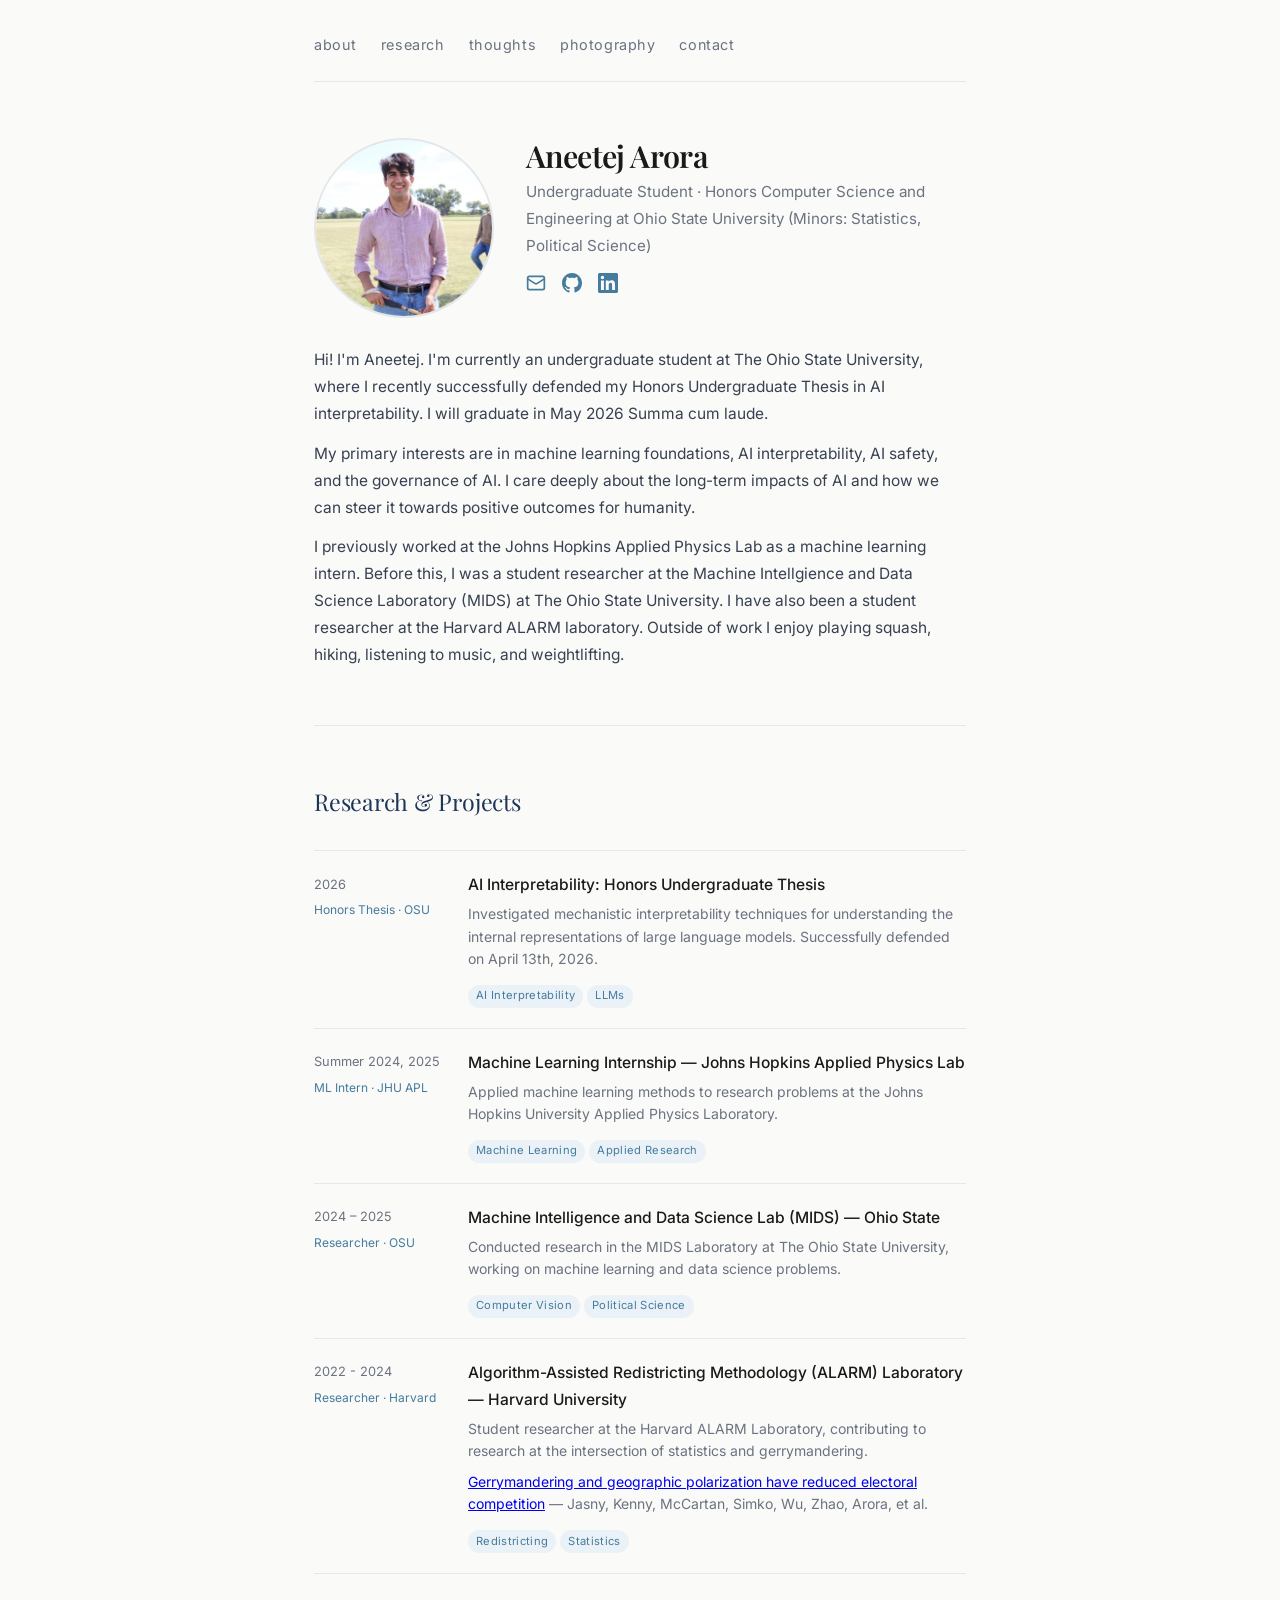
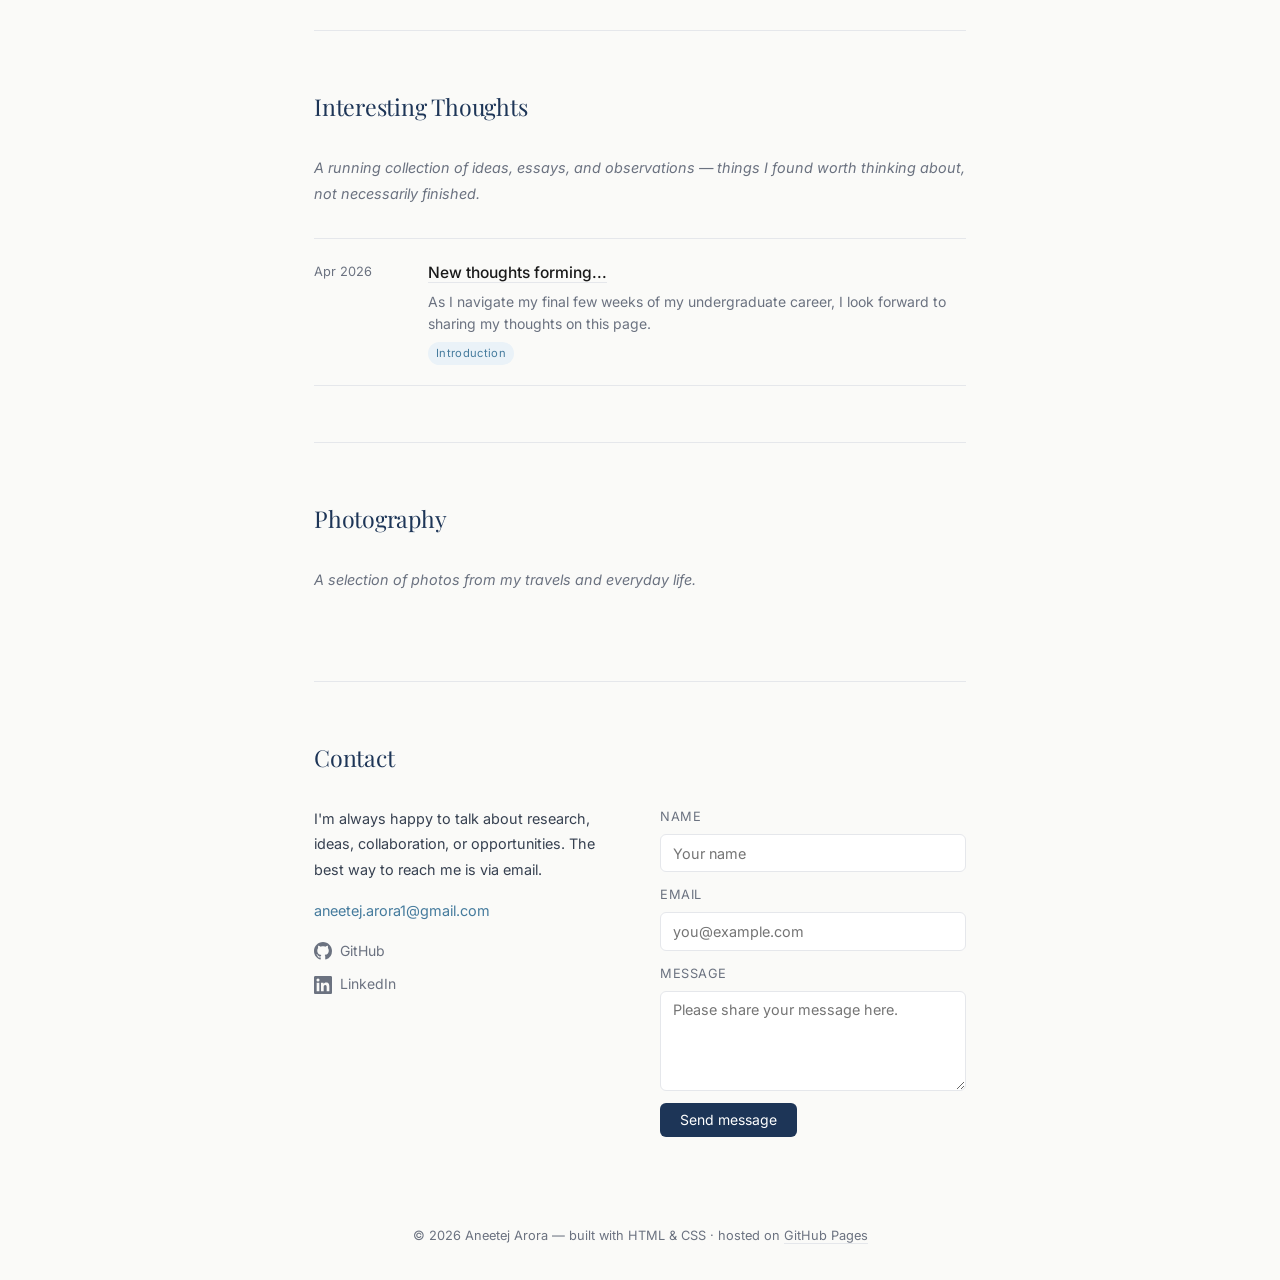
==== index.html @ c2337ec4 "Fixed comments" ====
<!DOCTYPE html>
<html lang="en">
<head>
  <meta charset="UTF-8" />
  <meta name="viewport" content="width=device-width, initial-scale=1.0" />
  <title>Aneetej Arora</title>

  <link rel="preconnect" href="https://fonts.googleapis.com" />
  <link rel="preconnect" href="https://fonts.gstatic.com" crossorigin />
  <link href="https://fonts.googleapis.com/css2?family=Inter:wght@300;400;500;600&family=Playfair+Display:ital,wght@0,400;0,600;1,400&display=swap" rel="stylesheet" />

  <link rel="stylesheet" href="style.css" />


  
  <!-- Add google link soon -->
  <script async src="https://www.googletagmanager.com/gtag/js?id=G-XXXXXXXXXX"></script>
  <script>
    window.dataLayer = window.dataLayer || [];
    function gtag(){dataLayer.push(arguments);}
    gtag('js', new Date());
    gtag('config', 'G-XXXXXXXXXX');
  </script>
</head>

<body>
  <div class="container">

    <!--  Navigation  -->
    <nav>
      <a href="#about">about</a>
      <a href="#research">research</a>
      <a href="#thoughts">thoughts</a>
      <a href="#photography">photography</a>
      <a href="#contact">contact</a>
    </nav>

    <!--  Bio / About  -->
    <section id="about">
      <div class="bio-header">
          <img src="assets/22CD7ACE-79A4-4D32-8E99-700C0C3B634F_1_105_c.jpeg" alt="Aneetej Arora" class="profile-photo" />
         
        <div class="bio-identity">
          <h1>Aneetej Arora</h1>
          <p class="tagline">
            <!-- e.g. "PhD Student · Stanford CS" or "Software Engineer at ____" -->
            Undergraduate Student · Honors Computer Science and Engineering at Ohio State University (Minors: Statistics, Political Science)
          </p>
          <div class="quick-links">
            <a href="mailto:aneetej.arora1@gmail.com" aria-label="Email">
              <svg xmlns="http://www.w3.org/2000/svg" viewBox="0 0 24 24" fill="none" stroke="currentColor" stroke-width="2" stroke-linecap="round" stroke-linejoin="round"><rect x="2" y="4" width="20" height="16" rx="2"/><path d="m22 7-8.97 5.7a1.94 1.94 0 0 1-2.06 0L2 7"/></svg>
            </a>
            <a href="https://github.com/aneetej" target="_blank" rel="noopener" aria-label="GitHub">
              <svg xmlns="http://www.w3.org/2000/svg" viewBox="0 0 24 24" fill="currentColor"><path d="M12 0C5.37 0 0 5.37 0 12c0 5.31 3.435 9.795 8.205 11.385.6.105.825-.255.825-.57 0-.285-.015-1.23-.015-2.235-3.015.555-3.795-.735-4.035-1.41-.135-.345-.72-1.41-1.23-1.695-.42-.225-1.02-.78-.015-.795.945-.015 1.62.87 1.845 1.23 1.08 1.815 2.805 1.305 3.495.99.105-.78.42-1.305.765-1.605-2.67-.3-5.46-1.335-5.46-5.925 0-1.305.465-2.385 1.23-3.225-.12-.3-.54-1.53.12-3.18 0 0 1.005-.315 3.3 1.23.96-.27 1.98-.405 3-.405s2.04.135 3 .405c2.295-1.56 3.3-1.23 3.3-1.23.66 1.65.24 2.88.12 3.18.765.84 1.23 1.905 1.23 3.225 0 4.605-2.805 5.625-5.475 5.925.435.375.81 1.095.81 2.22 0 1.605-.015 2.895-.015 3.3 0 .315.225.69.825.57A12.02 12.02 0 0 0 24 12c0-6.63-5.37-12-12-12z"/></svg>
            </a>
            <a href="https://www.linkedin.com/in/aneetej-arora-b1159b221/" target="_blank" rel="noopener" aria-label="LinkedIn">
              <svg xmlns="http://www.w3.org/2000/svg" viewBox="0 0 24 24" fill="currentColor"><path d="M20.447 20.452h-3.554v-5.569c0-1.328-.027-3.037-1.852-3.037-1.853 0-2.136 1.445-2.136 2.939v5.667H9.351V9h3.414v1.561h.046c.477-.9 1.637-1.85 3.37-1.85 3.601 0 4.267 2.37 4.267 5.455v6.286zM5.337 7.433a2.062 2.062 0 0 1-2.063-2.065 2.064 2.064 0 1 1 2.063 2.065zm1.782 13.019H3.555V9h3.564v11.452zM22.225 0H1.771C.792 0 0 .774 0 1.729v20.542C0 23.227.792 24 1.771 24h20.451C23.2 24 24 23.227 24 22.271V1.729C24 .774 23.2 0 22.222 0h.003z"/></svg>
            </a>
          </div>
        </div>
      </div>

      <div class="bio-body">
        <p>
          Hi! I'm Aneetej. 
          I'm currently an undergraduate student at The Ohio State University, where I recently successfully defended my Honors Undergraduate Thesis in AI interpretability. I will graduate in May 2026 Summa cum laude.
        </p>
        <p>
          My primary interests are in machine learning foundations, AI interpretability, AI safety, and the governance of AI. I care deeply about the long-term impacts of AI and how we can steer it towards positive outcomes for humanity.
        </p>
        <p>
          I previously worked at the Johns Hopkins Applied Physics Lab as a machine learning intern. Before this, I was a student researcher at the Machine Intellgience and Data Science Laboratory (MIDS) at The Ohio State University. I have also been a student researcher at the Harvard ALARM laboratory. Outside of work I enjoy playing squash, hiking, listening to music, and weightlifting.
        </p>
      </div>
    </section>

    <!-- Research / Projects  -->
    <section id="research">
      <h2>Research &amp; Projects</h2>

      <div class="research-entry">
        <div class="research-meta">
          <span class="research-date">2026</span>
          <span class="research-role">Honors Thesis · OSU</span>
        </div>
        <div class="research-body">
          <h3>AI Interpretability: Honors Undergraduate Thesis</h3>
          <p>
            Investigated mechanistic interpretability techniques for understanding the internal representations of large language models. Successfully defended on April 13th, 2026.
          </p>
          <span class="thought-tag">AI Interpretability</span>
          <span class="thought-tag">LLMs</span>
        </div>
      </div>

      <div class="research-entry">
        <div class="research-meta">
          <span class="research-date">Summer 2024, 2025</span>
          <span class="research-role">ML Intern · JHU APL</span>
        </div>
        <div class="research-body">
          <h3>Machine Learning Internship — Johns Hopkins Applied Physics Lab</h3>
          <p>
            Applied machine learning methods to research problems at the Johns Hopkins University Applied Physics Laboratory.
          </p>
          <span class="thought-tag">Machine Learning</span>
          <span class="thought-tag">Applied Research</span>
        </div>
      </div>

      <div class="research-entry">
        <div class="research-meta">
          <span class="research-date">2024 – 2025</span>
          <span class="research-role"> Researcher · OSU</span>
        </div>
        <div class="research-body">
          <h3>Machine Intelligence and Data Science Lab (MIDS) — Ohio State</h3>
          <p>
            Conducted research in the MIDS Laboratory at The Ohio State University, working on machine learning and data science problems.
          </p>
          <span class="thought-tag">Computer Vision</span>
          <span class="thought-tag">Political Science</span>

        </div>
      </div>

      <div class="research-entry">
        <div class="research-meta">
          <span class="research-date">2022 - 2024</span>
          <span class="research-role"> Researcher · Harvard</span>
        </div>
        <div class="research-body">
          <h3>Algorithm-Assisted Redistricting Methodology (ALARM) Laboratory — Harvard University</h3>
          <p>
            Student researcher at the Harvard ALARM Laboratory, contributing to research at the intersection of statistics and gerrymandering.
          </p>
          <p>
            <a href="https://arxiv.org/pdf/2508.15885" target="_blank" rel="noopener">Gerrymandering and geographic polarization have reduced electoral competition</a> — Jasny, Kenny, McCartan, Simko, Wu, Zhao, Arora, et al.
          </p>
          <span class="thought-tag">Redistricting</span>
          <span class="thought-tag">Statistics</span>
        </div>
      </div>

    </section>

    <!-- ── Interesting Thoughts  -->
    <!--
      This section is for half-formed ideas, essays, observations, and
      things I found worth thinking about. Add new entries at the top.
    -->
    <section id="thoughts">
      <h2>Interesting Thoughts</h2>
      <p class="thoughts-intro">
        A running collection of ideas, essays, and observations — things I found
        worth thinking about, not necessarily finished.
      </p>

      <!-- duplicate block to add new thoughts -->
      <div class="thought-entry">
        <span class="thought-date">Apr 2026</span>
        <div class="thought-content">
          <h3><a href="#">New thoughts forming...</a></h3>
          <p>
            As I navigate my final few weeks of my undergraduate career, I look forward to sharing my thoughts on this page.
          </p>
          <span class="thought-tag">Introduction</span>
        </div>
      </div>



    </section>

    <!-- ── Photography  -->
    <section id="photography">
      <h2>Photography</h2>
      <p class="thoughts-intro">
        A selection of photos from my travels and everyday life.
      </p>

      <div class="photo-grid">

        <!-- Photo entry -->
        <!-- <div class="photo-item">
          <img src="assets/photo1.jpg" alt="Description of photo" loading="lazy" />
          <p class="photo-caption">Caption or location</p>
        </div> -->

      </div>
    </section>

    <!-- Contact -->
    <section id="contact">
      <h2>Contact</h2>
      <div class="contact-grid">

        <!-- Left: info + social links -->
        <div class="contact-info">
          <p>
            I'm always happy to talk about research, ideas, collaboration, or opportunities.
            The best way to reach me is via email. 
          </p>
          <p>
            <a href="mailto:aneetej.arora1@gmail.com">aneetej.arora1@gmail.com</a>
          </p>
          <div class="social-links">
            <a href="https://github.com/aneetej" target="_blank" rel="noopener" aria-label="GitHub">
              <svg xmlns="http://www.w3.org/2000/svg" viewBox="0 0 24 24" fill="currentColor"><path d="M12 0C5.37 0 0 5.37 0 12c0 5.31 3.435 9.795 8.205 11.385.6.105.825-.255.825-.57 0-.285-.015-1.23-.015-2.235-3.015.555-3.795-.735-4.035-1.41-.135-.345-.72-1.41-1.23-1.695-.42-.225-1.02-.78-.015-.795.945-.015 1.62.87 1.845 1.23 1.08 1.815 2.805 1.305 3.495.99.105-.78.42-1.305.765-1.605-2.67-.3-5.46-1.335-5.46-5.925 0-1.305.465-2.385 1.23-3.225-.12-.3-.54-1.53.12-3.18 0 0 1.005-.315 3.3 1.23.96-.27 1.98-.405 3-.405s2.04.135 3 .405c2.295-1.56 3.3-1.23 3.3-1.23.66 1.65.24 2.88.12 3.18.765.84 1.23 1.905 1.23 3.225 0 4.605-2.805 5.625-5.475 5.925.435.375.81 1.095.81 2.22 0 1.605-.015 2.895-.015 3.3 0 .315.225.69.825.57A12.02 12.02 0 0 0 24 12c0-6.63-5.37-12-12-12z"/></svg>
              GitHub
            </a>
            <a href="https://www.linkedin.com/in/aneetej-arora-b1159b221/" target="_blank" rel="noopener" aria-label="LinkedIn">
              <svg xmlns="http://www.w3.org/2000/svg" viewBox="0 0 24 24" fill="currentColor"><path d="M20.447 20.452h-3.554v-5.569c0-1.328-.027-3.037-1.852-3.037-1.853 0-2.136 1.445-2.136 2.939v5.667H9.351V9h3.414v1.561h.046c.477-.9 1.637-1.85 3.37-1.85 3.601 0 4.267 2.37 4.267 5.455v6.286zM5.337 7.433a2.062 2.062 0 0 1-2.063-2.065 2.064 2.064 0 1 1 2.063 2.065zm1.782 13.019H3.555V9h3.564v11.452zM22.225 0H1.771C.792 0 0 .774 0 1.729v20.542C0 23.227.792 24 1.771 24h20.451C23.2 24 24 23.227 24 22.271V1.729C24 .774 23.2 0 22.222 0h.003z"/></svg>
              LinkedIn
            </a>
          </div>
        </div>

    
        <form
          class="contact-form"
          action="https://formspree.io/f/xojyjdep"
          method="POST"
        >
          <label for="name">Name</label>
          <input type="text" id="name" name="name" placeholder="Your name" required />

          <label for="email">Email</label>
          <input type="email" id="email" name="email" placeholder="you@example.com" required />

          <label for="message">Message</label>
          <textarea id="message" name="message" placeholder="Please share your message here." required></textarea>

          <button type="submit" class="btn">Send message</button>
        </form>

      </div>
    </section>

    <footer>
      <p>
        &copy; <span id="year"></span> Aneetej Arora &mdash;
        built with HTML &amp; CSS &middot;
        hosted on <a href="https://pages.github.com" target="_blank" rel="noopener">GitHub Pages</a>
      </p>
    </footer>

  </div>

  <script>
    // Keep the copyright year current automatically
    document.getElementById('year').textContent = new Date().getFullYear();
  </script>
</body>
</html>
---- style.css ----
/* ─── Reset & Base ─────────────────────────────────────────────────── */
*, *::before, *::after {
  box-sizing: border-box;
  margin: 0;
  padding: 0;
}

:root {
  --bg:        #fafaf8;
  --surface:   #ffffff;
  --text:      #1a1a1a;
  --muted:     #6b7280;
  --accent:    #1d3557;
  --accent-lt: #457b9d;
  --border:    #e5e7eb;
  --max-w:     700px;
  --font:      'Inter', system-ui, sans-serif;
  --font-serif:'Playfair Display', Georgia, serif;
}

html { scroll-behavior: smooth; }

body {
  background: var(--bg);
  color: var(--text);
  font-family: var(--font);
  font-size: 15.5px;
  line-height: 1.75;
  -webkit-font-smoothing: antialiased;
}

/* ─── Layout ────────────────────────────────────────────────────────── */
.container {
  max-width: var(--max-w);
  margin: 0 auto;
  padding: 0 1.5rem;
}

/* ─── Navigation ────────────────────────────────────────────────────── */
nav {
  display: flex;
  gap: 1.5rem;
  padding: 2rem 0 1.5rem;
  border-bottom: 1px solid var(--border);
}

nav a {
  color: var(--muted);
  text-decoration: none;
  font-size: 0.9rem;
  letter-spacing: 0.04em;
  transition: color 0.2s;
}

nav a:hover { color: var(--accent); }

/* ─── Sections ──────────────────────────────────────────────────────── */
section {
  padding: 3.5rem 0;
  border-bottom: 1px solid var(--border);
}

section:last-of-type { border-bottom: none; }

h2 {
  font-family: var(--font-serif);
  font-size: 1.45rem;
  font-weight: 400;
  color: var(--accent);
  margin-bottom: 1.75rem;
  letter-spacing: -0.01em;
}

/* ─── Bio / About ───────────────────────────────────────────────────── */
.bio-header {
  display: flex;
  gap: 2rem;
  align-items: flex-start;
  margin-bottom: 1.75rem;
}

.profile-photo {
  width: 180px;
  height: 180px;
  border-radius: 50%;
  object-fit: cover;
  flex-shrink: 0;
  background: var(--border);  /* fallback while image loads */
  border: 2px solid var(--border);
}

.profile-placeholder {
  width: 180px;
  height: 180px;
  border-radius: 50%;
  flex-shrink: 0;
  background: var(--border);
  display: flex;
  align-items: center;
  justify-content: center;
  font-size: 2.5rem;
  color: var(--muted);
  border: 2px solid #d1d5db;
}

.bio-identity h1 {
  font-family: var(--font-serif);
  font-size: 1.9rem;
  font-weight: 600;
  letter-spacing: -0.02em;
  line-height: 1.2;
  margin-bottom: 0.3rem;
}

.tagline {
  color: var(--muted);
  font-size: 0.95rem;
  margin-bottom: 0.85rem;
}

.quick-links {
  display: flex;
  flex-wrap: wrap;
  gap: 0.4rem 1rem;
}

.quick-links a {
  color: var(--accent-lt);
  text-decoration: none;
  display: flex;
  align-items: center;
  transition: color 0.2s;
}

.quick-links a svg {
  width: 20px;
  height: 20px;
}

.quick-links a:hover { color: var(--accent); }

.bio-body p {
  color: #374151;
  margin-bottom: 0.75rem;
}

.bio-body p:last-child { margin-bottom: 0; }

/* ─── Interesting Thoughts ──────────────────────────────────────────── */
.thoughts-intro {
  color: var(--muted);
  font-size: 0.9rem;
  margin-bottom: 2rem;
  font-style: italic;
}

.thought-entry {
  display: grid;
  grid-template-columns: 90px 1fr;
  gap: 0 1.5rem;
  padding: 1.25rem 0;
  border-top: 1px solid var(--border);
}

.thought-entry:last-child { border-bottom: 1px solid var(--border); }

.thought-date {
  font-size: 0.8rem;
  color: var(--muted);
  padding-top: 0.15rem;
  white-space: nowrap;
}

.thought-content h3 {
  font-size: 0.975rem;
  font-weight: 500;
  margin-bottom: 0.3rem;
}

.thought-content h3 a {
  color: var(--text);
  text-decoration: none;
  border-bottom: 1px solid var(--border);
  transition: border-color 0.2s, color 0.2s;
}

.thought-content h3 a:hover {
  color: var(--accent);
  border-bottom-color: var(--accent-lt);
}

.thought-content p {
  font-size: 0.875rem;
  color: var(--muted);
  line-height: 1.6;
}

.thought-tag {
  display: inline-block;
  font-size: 0.7rem;
  color: var(--accent-lt);
  background: #eaf2f8;
  padding: 0.1rem 0.5rem;
  border-radius: 99px;
  margin-top: 0.4rem;
  letter-spacing: 0.03em;
}

/* ─── Research / Projects ───────────────────────────────────────────── */
.research-entry {
  display: grid;
  grid-template-columns: 130px 1fr;
  gap: 0 1.5rem;
  padding: 1.25rem 0;
  border-top: 1px solid var(--border);
}

.research-entry:last-child { border-bottom: 1px solid var(--border); }

.research-meta {
  display: flex;
  flex-direction: column;
  gap: 0.2rem;
  padding-top: 0.15rem;
}

.research-date {
  font-size: 0.8rem;
  color: var(--muted);
  white-space: nowrap;
}

.research-role {
  font-size: 0.75rem;
  color: var(--accent-lt);
  white-space: nowrap;
}

.research-body h3 {
  font-size: 0.975rem;
  font-weight: 500;
  margin-bottom: 0.3rem;
  color: var(--text);
}

.research-body p {
  font-size: 0.875rem;
  color: var(--muted);
  line-height: 1.6;
  margin-bottom: 0.5rem;
}

/* ─── Contact ───────────────────────────────────────────────────────── */
.contact-grid {
  display: grid;
  grid-template-columns: 1fr 1fr;
  gap: 2.5rem;
  align-items: start;
}

.contact-info p {
  font-size: 0.9rem;
  color: #374151;
  margin-bottom: 1rem;
}

.contact-info a {
  color: var(--accent-lt);
  text-decoration: none;
  border-bottom: 1px solid transparent;
  transition: border-color 0.2s, color 0.2s;
}

.contact-info a:hover {
  color: var(--accent);
  border-bottom-color: var(--accent);
}

.social-links {
  display: flex;
  flex-direction: column;
  gap: 0.5rem;
  margin-top: 0.5rem;
}

.social-links a {
  font-size: 0.875rem;
  color: var(--muted);
  text-decoration: none;
  display: flex;
  align-items: center;
  gap: 0.5rem;
  transition: color 0.2s;
}

.social-links a svg {
  width: 18px;
  height: 18px;
  flex-shrink: 0;
}

.social-links a:hover { color: var(--accent); }

/* Contact form */
.contact-form {
  display: flex;
  flex-direction: column;
  gap: 0.75rem;
}

.contact-form label {
  font-size: 0.8rem;
  color: var(--muted);
  letter-spacing: 0.04em;
  text-transform: uppercase;
  margin-bottom: -0.4rem;
}

.contact-form input,
.contact-form textarea {
  width: 100%;
  padding: 0.6rem 0.75rem;
  border: 1px solid var(--border);
  border-radius: 6px;
  background: var(--surface);
  font-family: var(--font);
  font-size: 0.9rem;
  color: var(--text);
  transition: border-color 0.2s, box-shadow 0.2s;
  resize: vertical;
}

.contact-form input:focus,
.contact-form textarea:focus {
  outline: none;
  border-color: var(--accent-lt);
  box-shadow: 0 0 0 3px rgba(69,123,157,0.12);
}

.contact-form textarea { min-height: 100px; }

.btn {
  align-self: flex-start;
  padding: 0.55rem 1.25rem;
  background: var(--accent);
  color: white;
  border: none;
  border-radius: 6px;
  font-family: var(--font);
  font-size: 0.875rem;
  cursor: pointer;
  transition: background 0.2s, transform 0.1s;
}

.btn:hover  { background: var(--accent-lt); }
.btn:active { transform: scale(0.98); }

/* ─── Photography ───────────────────────────────────────────────────── */
.photo-grid {
  columns: 2;
  column-gap: 1rem;
  margin-top: 1.5rem;
}

.photo-item {
  break-inside: avoid;
  margin-bottom: 1rem;
}

.photo-item img {
  width: 100%;
  display: block;
  border-radius: 4px;
  border: 1px solid var(--border);
  object-fit: cover;
  transition: opacity 0.2s;
}

.photo-item img:hover { opacity: 0.88; }

.photo-caption {
  font-size: 0.78rem;
  color: var(--muted);
  margin-top: 0.35rem;
  font-style: italic;
}

@media (max-width: 600px) {
  .photo-grid { columns: 1; }
}

/* ─── Footer ────────────────────────────────────────────────────────── */
footer {
  padding: 2rem 0;
  text-align: center;
  font-size: 0.8rem;
  color: var(--muted);
}

footer a {
  color: var(--muted);
  text-decoration: none;
  border-bottom: 1px solid var(--border);
}

footer a:hover { color: var(--accent); }

/* ─── Responsive ────────────────────────────────────────────────────── */
@media (max-width: 600px) {
  .bio-header  { flex-direction: column; align-items: center; text-align: center; }
  .quick-links { justify-content: center; }
  .contact-grid { grid-template-columns: 1fr; }
  .thought-entry  { grid-template-columns: 1fr; }
  .thought-date   { margin-bottom: 0.25rem; }
  .research-entry { grid-template-columns: 1fr; }
  .research-meta  { margin-bottom: 0.25rem; }
}
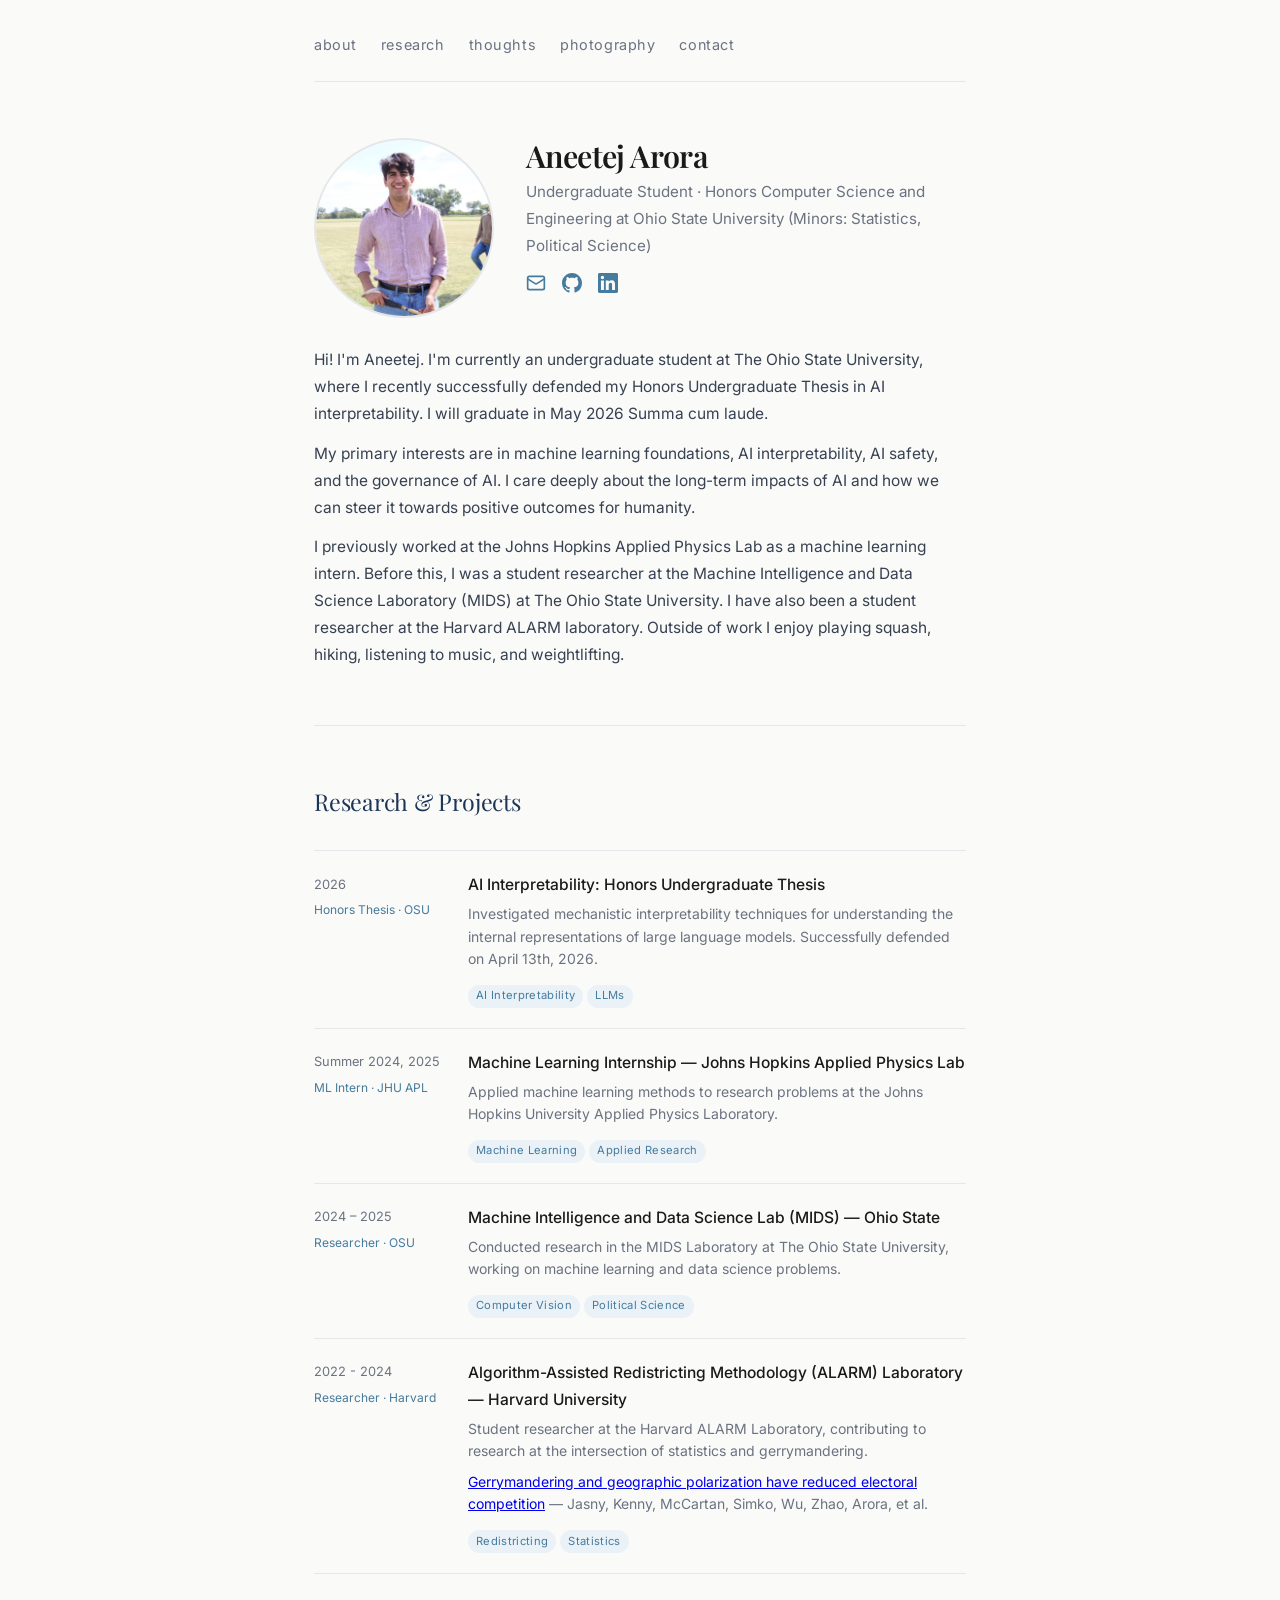
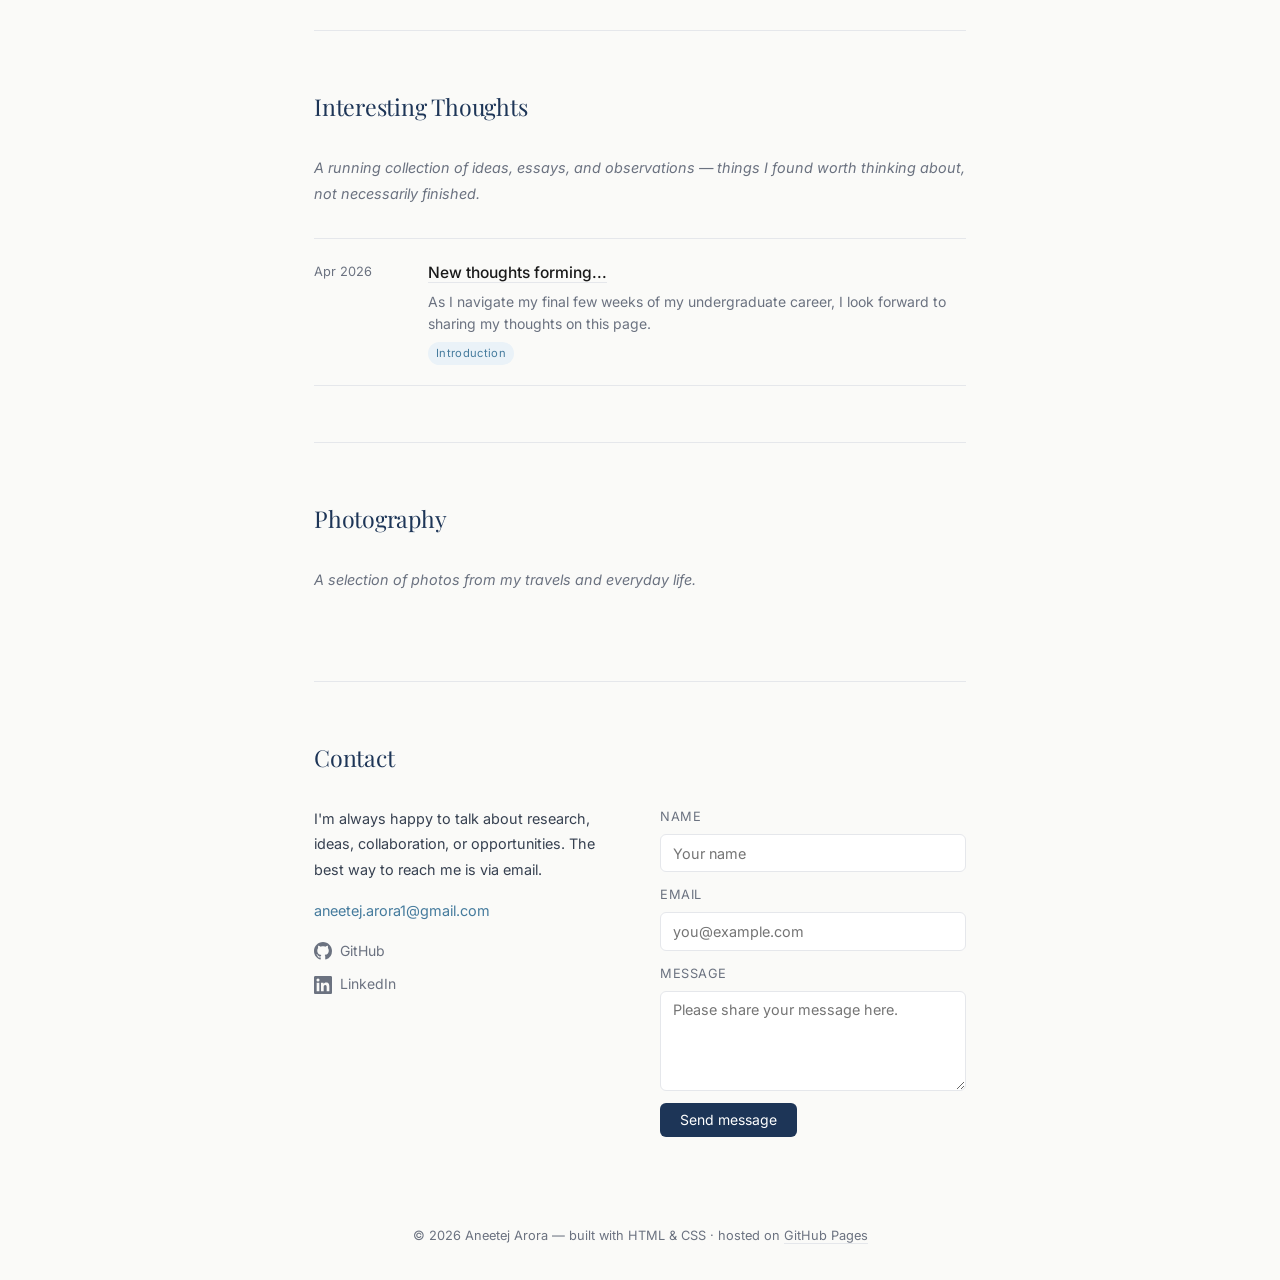
==== commit 1d9ee7f4: "Minor changes" ====
--- a/index.html
+++ b/index.html
@@ -69,7 +69,7 @@
           My primary interests are in machine learning foundations, AI interpretability, AI safety, and the governance of AI. I care deeply about the long-term impacts of AI and how we can steer it towards positive outcomes for humanity.
         </p>
         <p>
-          I previously worked at the Johns Hopkins Applied Physics Lab as a machine learning intern. Before this, I was a student researcher at the Machine Intellgience and Data Science Laboratory (MIDS) at The Ohio State University. I have also been a student researcher at the Harvard ALARM laboratory. Outside of work I enjoy playing squash, hiking, listening to music, and weightlifting.
+          I previously worked at the Johns Hopkins Applied Physics Lab as a machine learning intern. Before this, I was a student researcher at the Machine Intelligence and Data Science Laboratory (MIDS) at The Ohio State University. I have also been a student researcher at the Harvard ALARM laboratory. Outside of work I enjoy playing squash, hiking, listening to music, and weightlifting.
         </p>
       </div>
     </section>
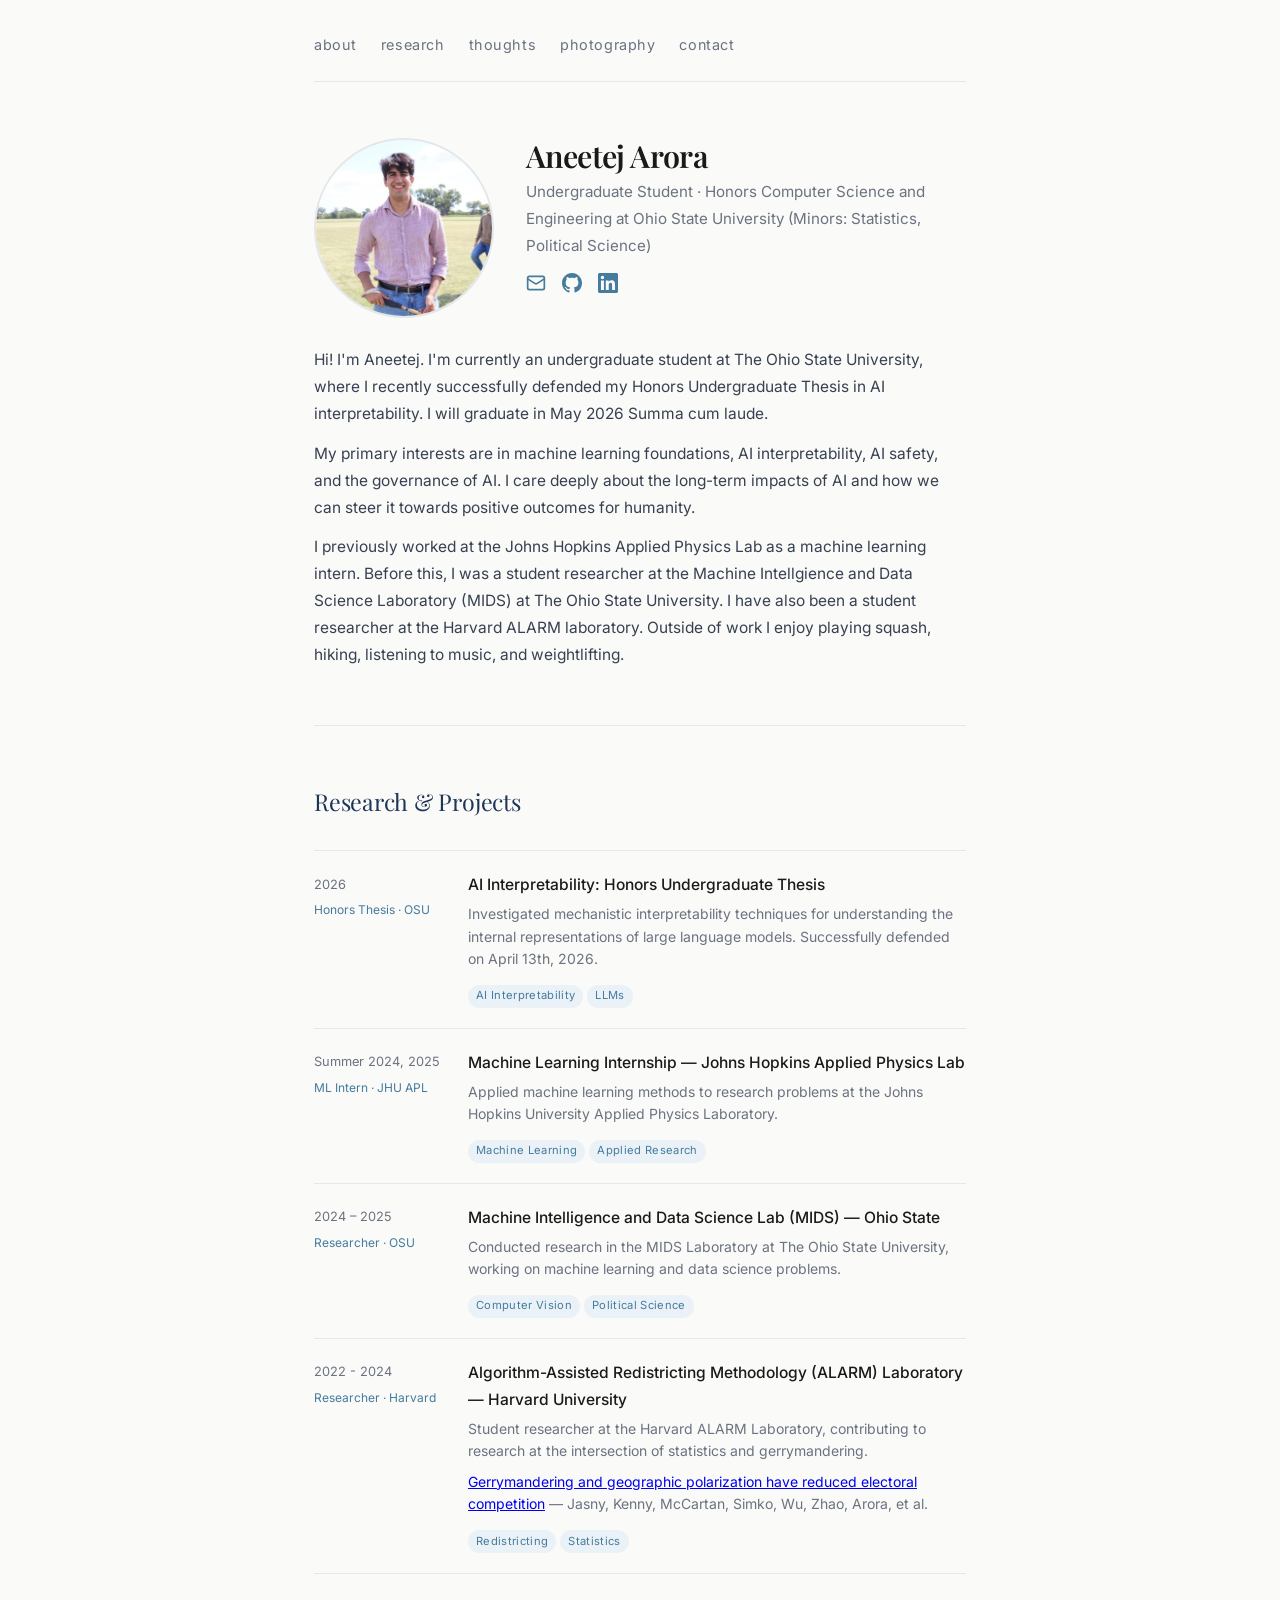
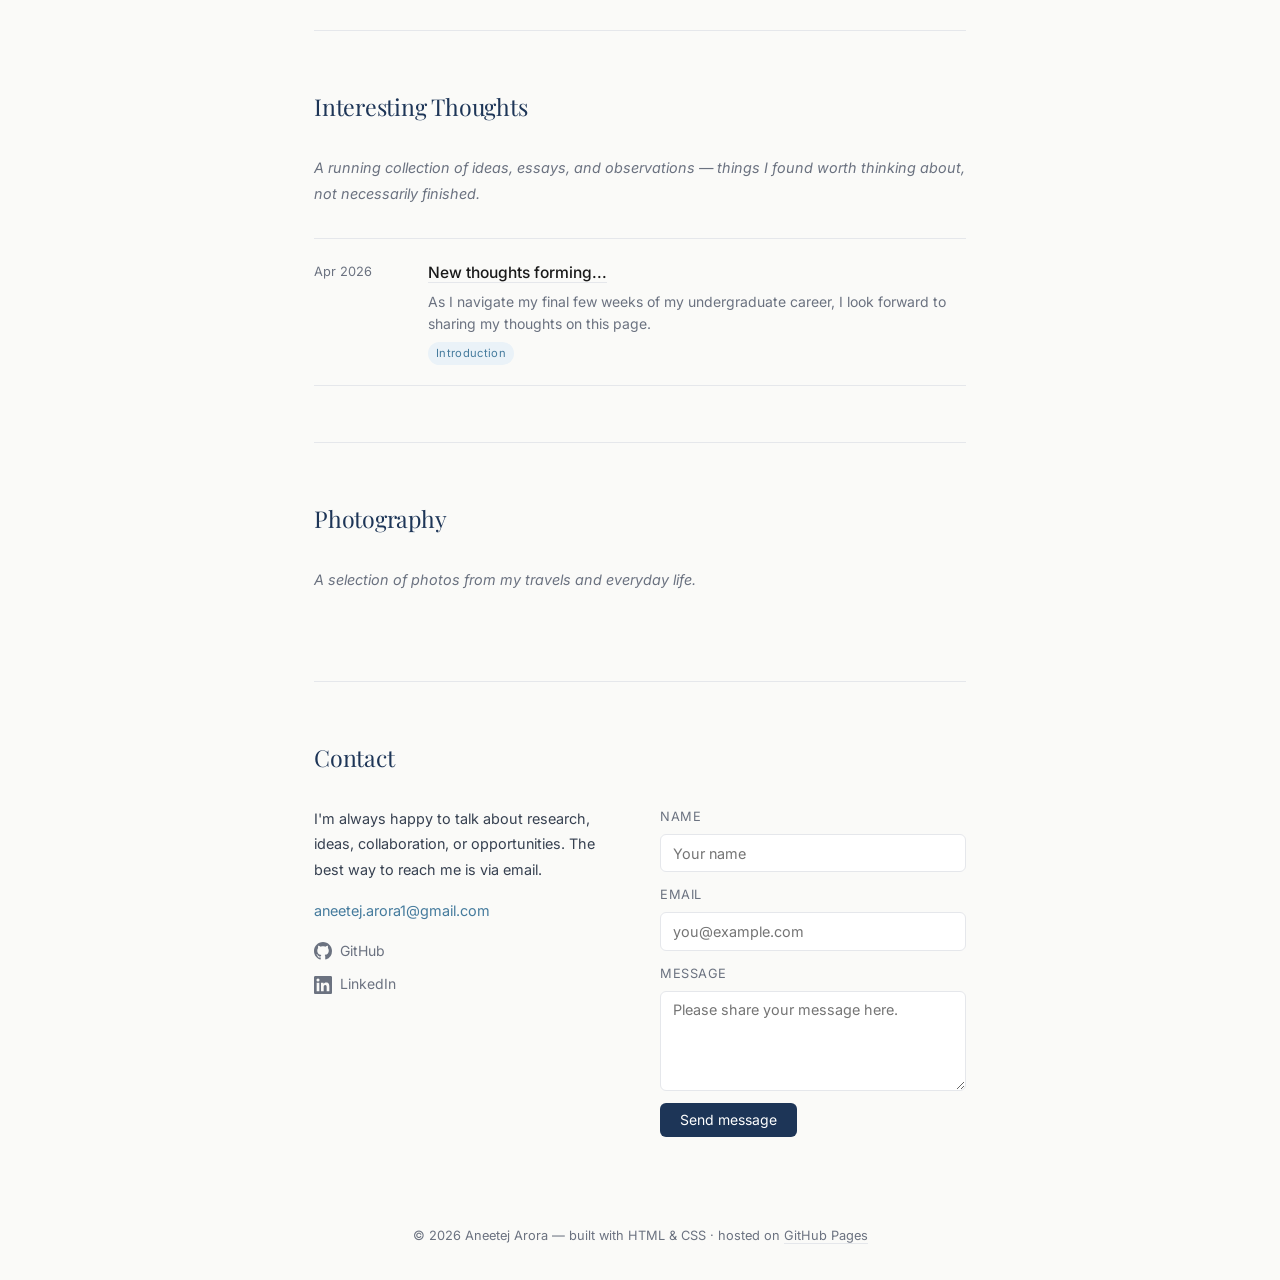
==== commit fd2ee6e8: "Added analytics" ====
--- a/index.html
+++ b/index.html
@@ -14,12 +14,12 @@
 
   
   <!-- Add google link soon -->
-  <script async src="https://www.googletagmanager.com/gtag/js?id=G-XXXXXXXXXX"></script>
+  <script async src="https://www.googletagmanager.com/gtag/js?id=G-YL8WC34E6N"></script>
   <script>
     window.dataLayer = window.dataLayer || [];
     function gtag(){dataLayer.push(arguments);}
     gtag('js', new Date());
-    gtag('config', 'G-XXXXXXXXXX');
+    gtag('config', 'G-YL8WC34E6N');
   </script>
 </head>
 
@@ -69,7 +69,7 @@
           My primary interests are in machine learning foundations, AI interpretability, AI safety, and the governance of AI. I care deeply about the long-term impacts of AI and how we can steer it towards positive outcomes for humanity.
         </p>
         <p>
-          I previously worked at the Johns Hopkins Applied Physics Lab as a machine learning intern. Before this, I was a student researcher at the Machine Intelligence and Data Science Laboratory (MIDS) at The Ohio State University. I have also been a student researcher at the Harvard ALARM laboratory. Outside of work I enjoy playing squash, hiking, listening to music, and weightlifting.
+          I previously worked at the Johns Hopkins Applied Physics Lab as a machine learning intern. Before this, I was a student researcher at the Machine Intellgience and Data Science Laboratory (MIDS) at The Ohio State University. I have also been a student researcher at the Harvard ALARM laboratory. Outside of work I enjoy playing squash, hiking, listening to music, and weightlifting.
         </p>
       </div>
     </section>
--- a/style.css
+++ b/style.css
@@ -1,4 +1,4 @@
-/* ─── Reset & Base ─────────────────────────────────────────────────── */
+/*  Reset & Base  */
 *, *::before, *::after {
   box-sizing: border-box;
   margin: 0;
@@ -29,14 +29,14 @@
   -webkit-font-smoothing: antialiased;
 }
 
-/* ─── Layout ────────────────────────────────────────────────────────── */
+/*  Layout  */
 .container {
   max-width: var(--max-w);
   margin: 0 auto;
   padding: 0 1.5rem;
 }
 
-/* ─── Navigation ────────────────────────────────────────────────────── */
+/*  Navigation  */
 nav {
   display: flex;
   gap: 1.5rem;
@@ -54,7 +54,7 @@
 
 nav a:hover { color: var(--accent); }
 
-/* ─── Sections ──────────────────────────────────────────────────────── */
+/*  Sections  */
 section {
   padding: 3.5rem 0;
   border-bottom: 1px solid var(--border);
@@ -71,7 +71,7 @@
   letter-spacing: -0.01em;
 }
 
-/* ─── Bio / About ───────────────────────────────────────────────────── */
+/*  Bio / About  */
 .bio-header {
   display: flex;
   gap: 2rem;
@@ -146,7 +146,7 @@
 
 .bio-body p:last-child { margin-bottom: 0; }
 
-/* ─── Interesting Thoughts ──────────────────────────────────────────── */
+/*  Interesting Thoughts  */
 .thoughts-intro {
   color: var(--muted);
   font-size: 0.9rem;
@@ -206,7 +206,7 @@
   letter-spacing: 0.03em;
 }
 
-/* ─── Research / Projects ───────────────────────────────────────────── */
+/*  Research / Projects  */
 .research-entry {
   display: grid;
   grid-template-columns: 130px 1fr;
@@ -250,7 +250,7 @@
   margin-bottom: 0.5rem;
 }
 
-/* ─── Contact ───────────────────────────────────────────────────────── */
+/*  Contact  */
 .contact-grid {
   display: grid;
   grid-template-columns: 1fr 1fr;
@@ -355,7 +355,7 @@
 .btn:hover  { background: var(--accent-lt); }
 .btn:active { transform: scale(0.98); }
 
-/* ─── Photography ───────────────────────────────────────────────────── */
+/*  Photography  */
 .photo-grid {
   columns: 2;
   column-gap: 1rem;
@@ -389,7 +389,7 @@
   .photo-grid { columns: 1; }
 }
 
-/* ─── Footer ────────────────────────────────────────────────────────── */
+/*  Footer  */
 footer {
   padding: 2rem 0;
   text-align: center;
@@ -405,7 +405,7 @@
 
 footer a:hover { color: var(--accent); }
 
-/* ─── Responsive ────────────────────────────────────────────────────── */
+/*  Responsive  */
 @media (max-width: 600px) {
   .bio-header  { flex-direction: column; align-items: center; text-align: center; }
   .quick-links { justify-content: center; }
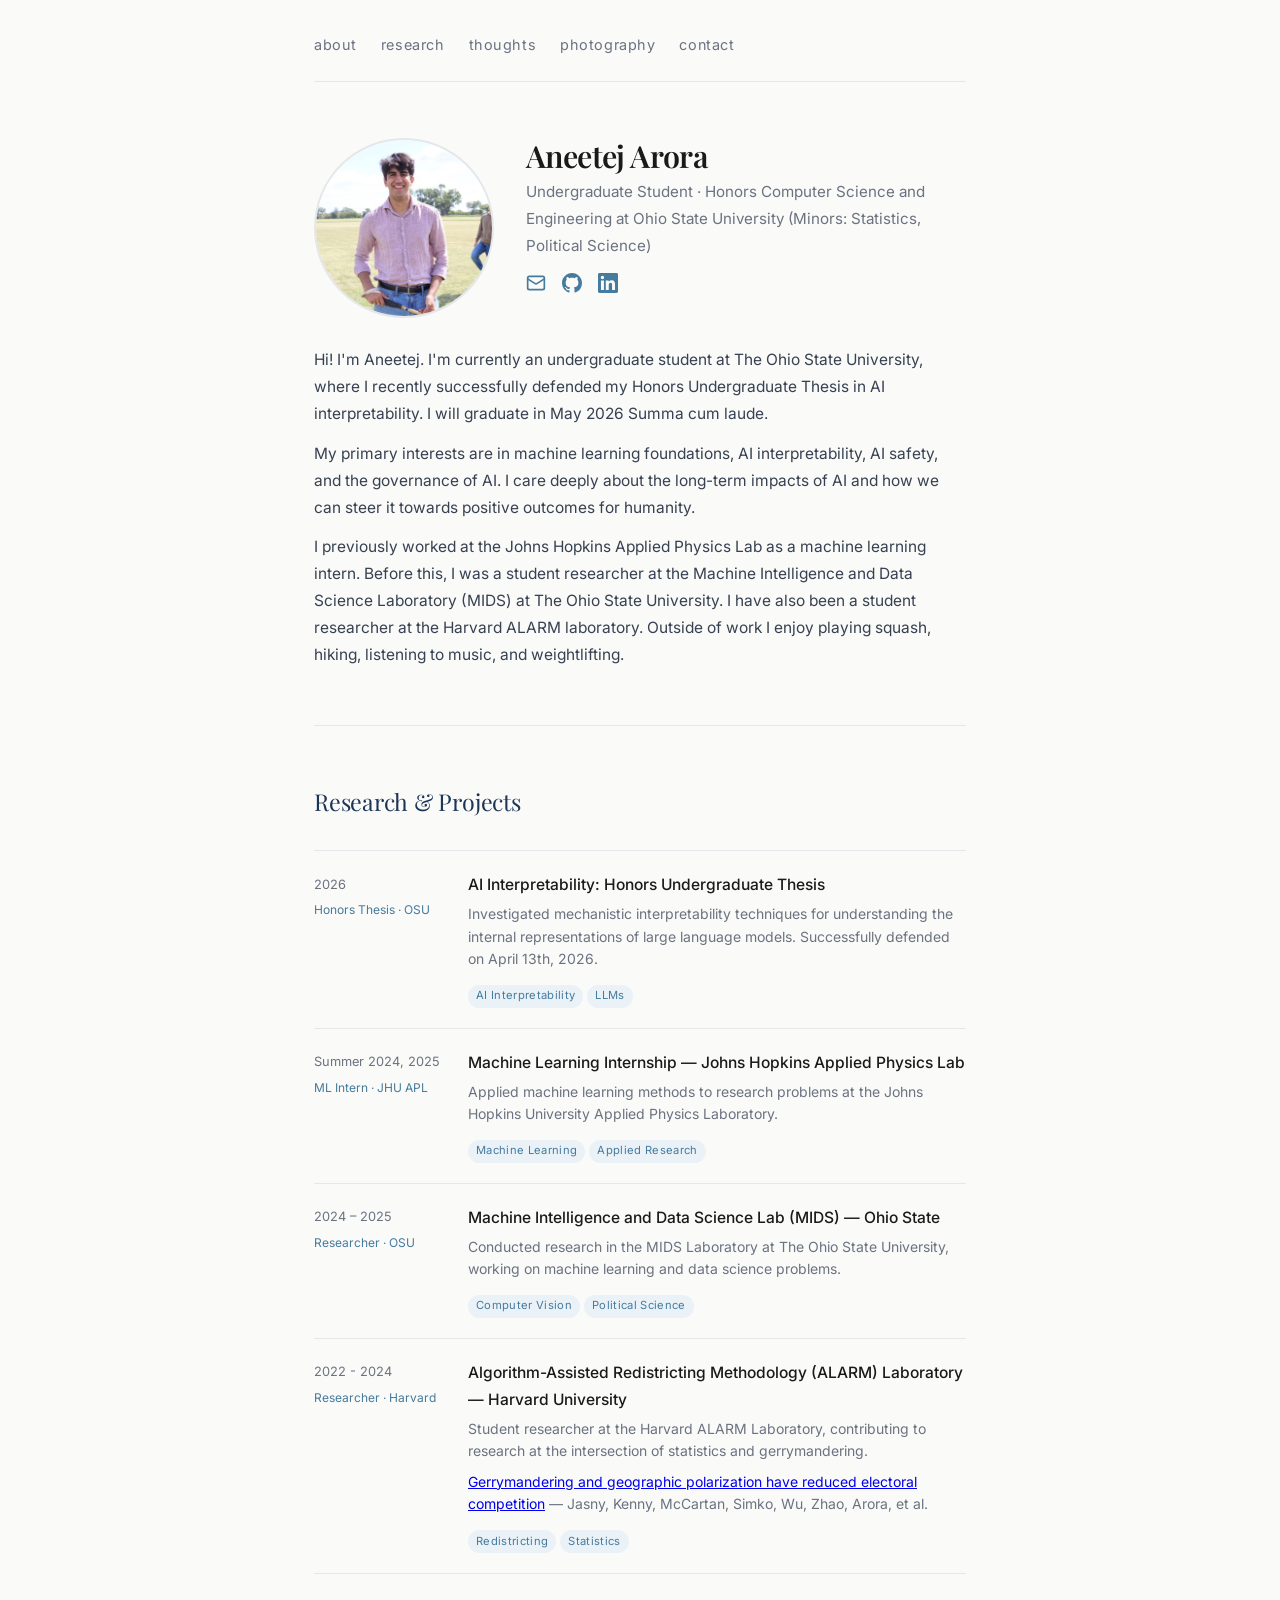
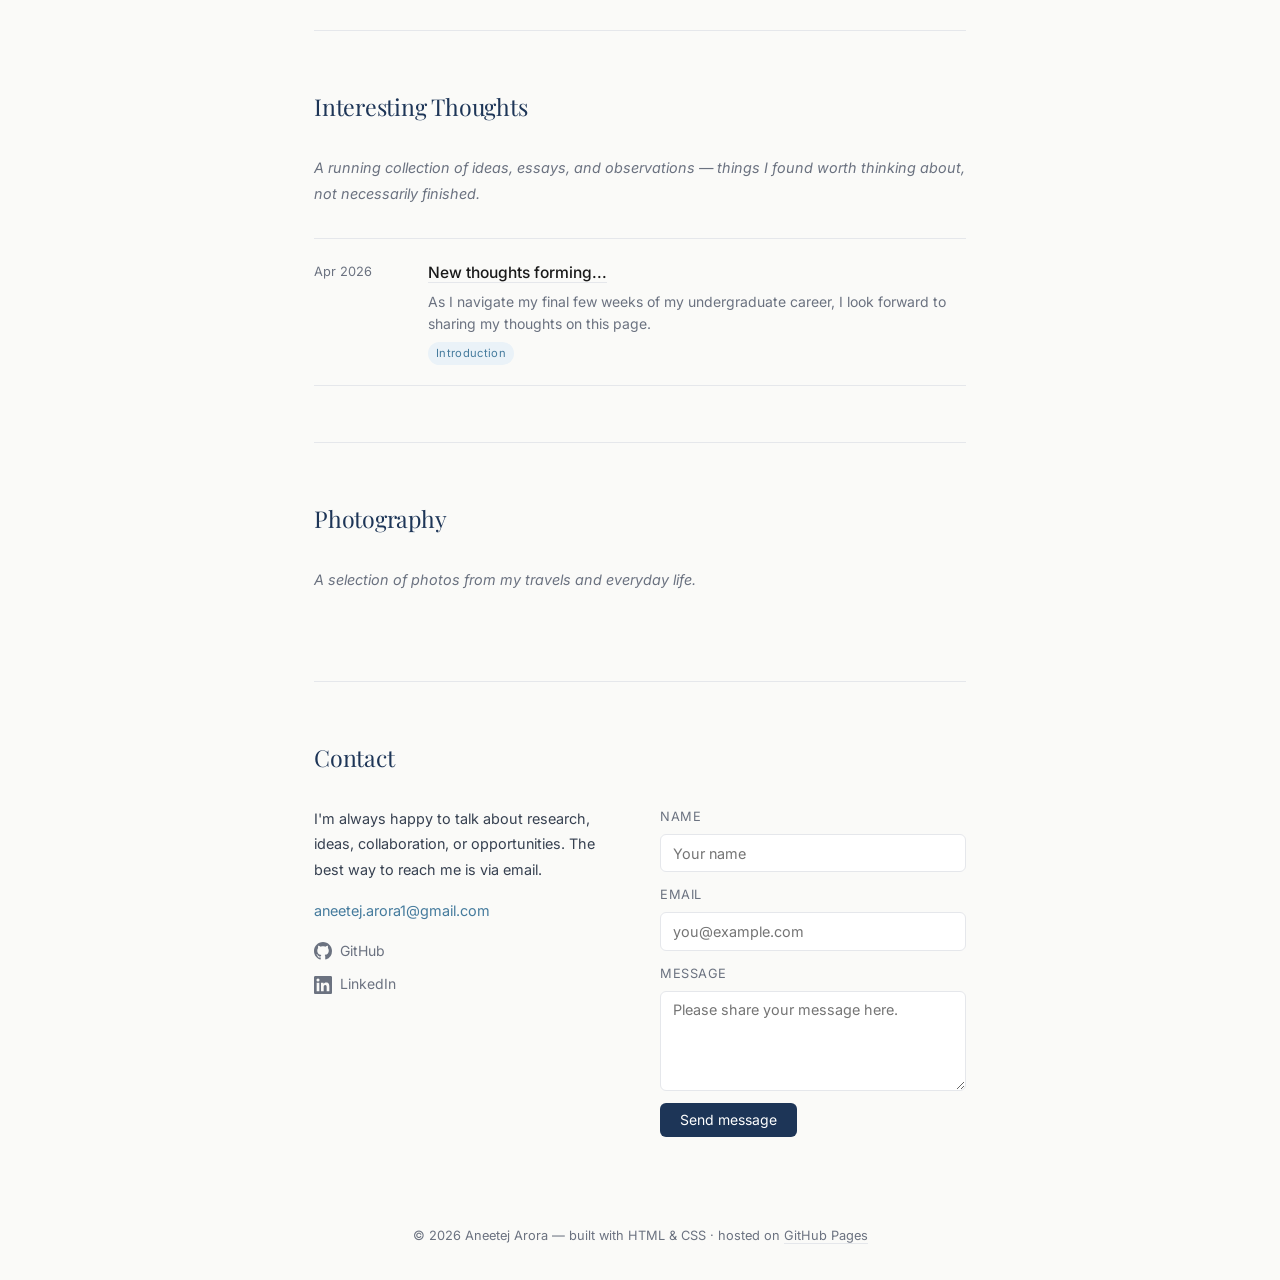
==== commit 58dd4d57: "Changes" ====
--- a/index.html
+++ b/index.html
@@ -69,7 +69,7 @@
           My primary interests are in machine learning foundations, AI interpretability, AI safety, and the governance of AI. I care deeply about the long-term impacts of AI and how we can steer it towards positive outcomes for humanity.
         </p>
         <p>
-          I previously worked at the Johns Hopkins Applied Physics Lab as a machine learning intern. Before this, I was a student researcher at the Machine Intellgience and Data Science Laboratory (MIDS) at The Ohio State University. I have also been a student researcher at the Harvard ALARM laboratory. Outside of work I enjoy playing squash, hiking, listening to music, and weightlifting.
+          I previously worked at the Johns Hopkins Applied Physics Lab as a machine learning intern. Before this, I was a student researcher at the Machine Intelligence and Data Science Laboratory (MIDS) at The Ohio State University. I have also been a student researcher at the Harvard ALARM laboratory. Outside of work I enjoy playing squash, hiking, listening to music, and weightlifting.
         </p>
       </div>
     </section>
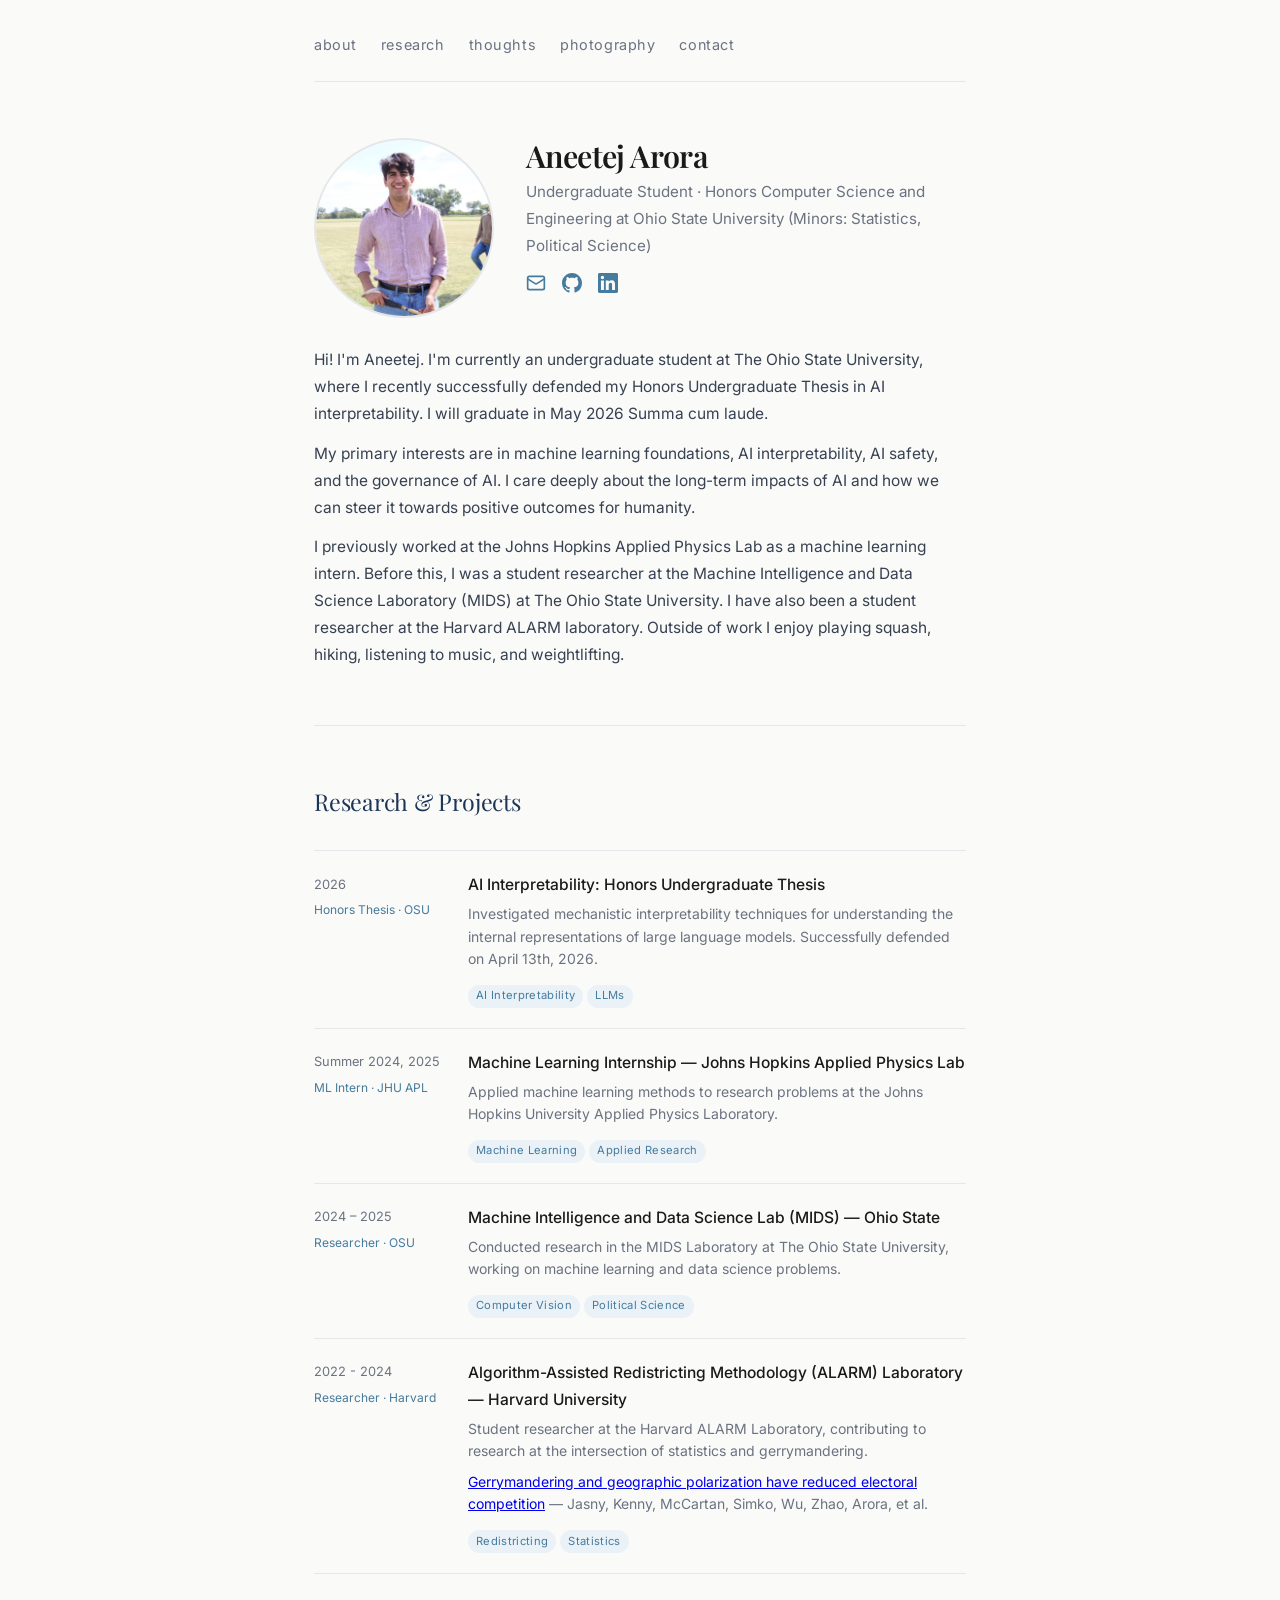
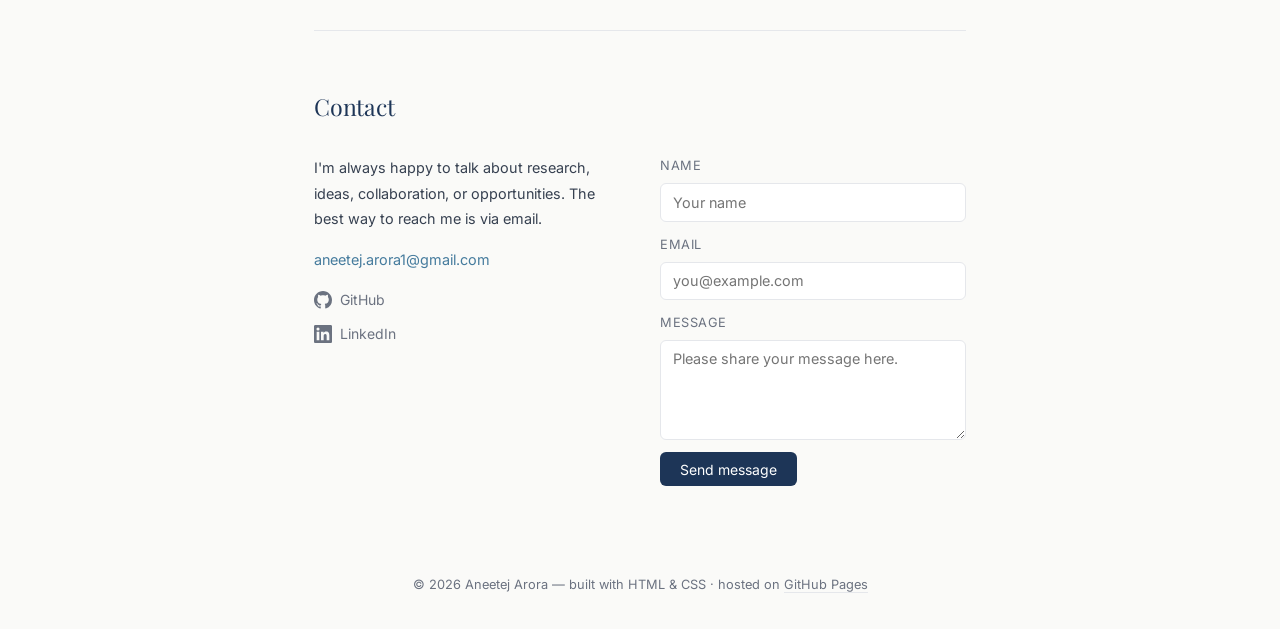
==== commit 948d8c2e: "Changed site format" ====
--- a/index.html
+++ b/index.html
@@ -30,8 +30,8 @@
     <nav>
       <a href="#about">about</a>
       <a href="#research">research</a>
-      <a href="#thoughts">thoughts</a>
-      <a href="#photography">photography</a>
+      <a href="thoughts.html">thoughts</a>
+      <a href="photography.html">photography</a>
       <a href="#contact">contact</a>
     </nav>
 
@@ -144,51 +144,6 @@
 
     </section>
 
-    <!-- ── Interesting Thoughts  -->
-    <!--
-      This section is for half-formed ideas, essays, observations, and
-      things I found worth thinking about. Add new entries at the top.
-    -->
-    <section id="thoughts">
-      <h2>Interesting Thoughts</h2>
-      <p class="thoughts-intro">
-        A running collection of ideas, essays, and observations — things I found
-        worth thinking about, not necessarily finished.
-      </p>
-
-      <!-- duplicate block to add new thoughts -->
-      <div class="thought-entry">
-        <span class="thought-date">Apr 2026</span>
-        <div class="thought-content">
-          <h3><a href="#">New thoughts forming...</a></h3>
-          <p>
-            As I navigate my final few weeks of my undergraduate career, I look forward to sharing my thoughts on this page.
-          </p>
-          <span class="thought-tag">Introduction</span>
-        </div>
-      </div>
-
-
-
-    </section>
-
-    <!-- ── Photography  -->
-    <section id="photography">
-      <h2>Photography</h2>
-      <p class="thoughts-intro">
-        A selection of photos from my travels and everyday life.
-      </p>
-
-      <div class="photo-grid">
-
-        <!-- Photo entry -->
-        <!-- <div class="photo-item">
-          <img src="assets/photo1.jpg" alt="Description of photo" loading="lazy" />
-          <p class="photo-caption">Caption or location</p>
-        </div> -->
-
-      </div>
-    </section>
 
     <!-- Contact -->
     <section id="contact">
--- a/style.css
+++ b/style.css
@@ -53,6 +53,7 @@
 }
 
 nav a:hover { color: var(--accent); }
+nav a.nav-active { color: var(--accent); }
 
 /*  Sections  */
 section {
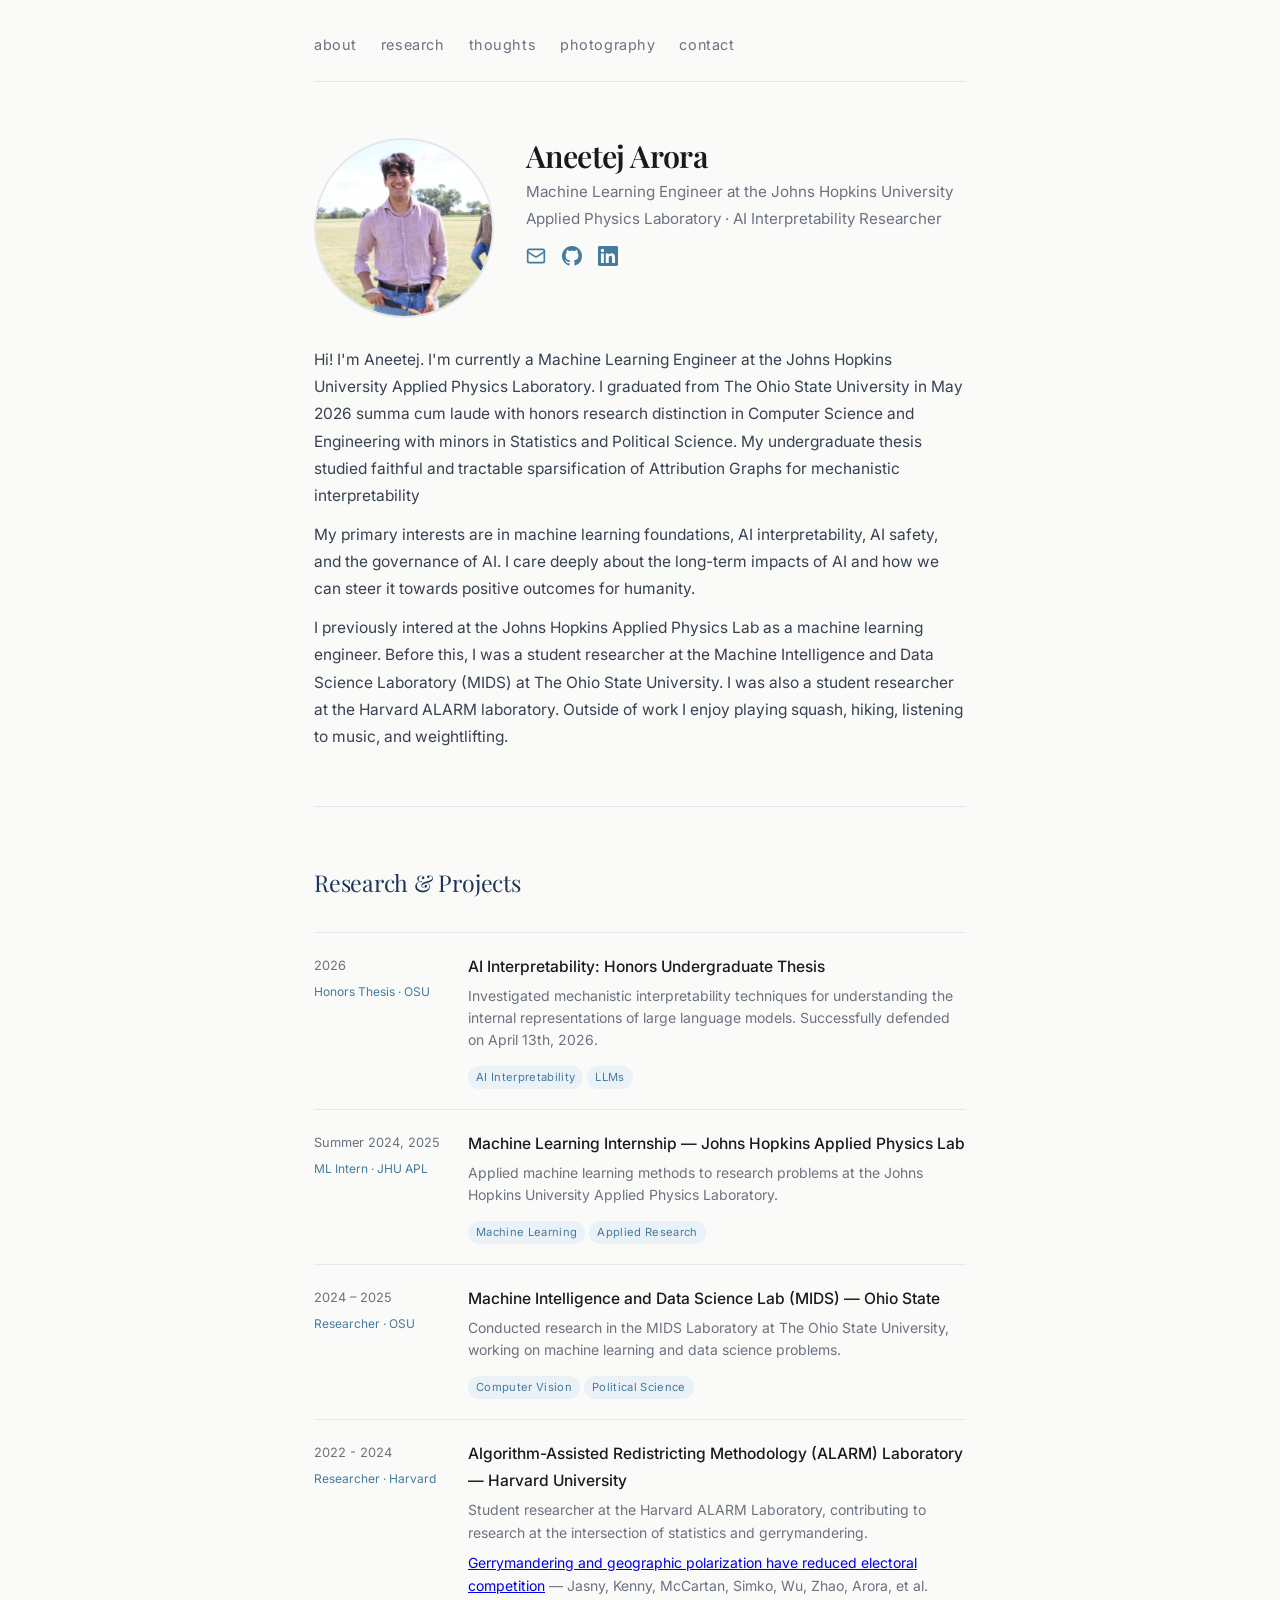
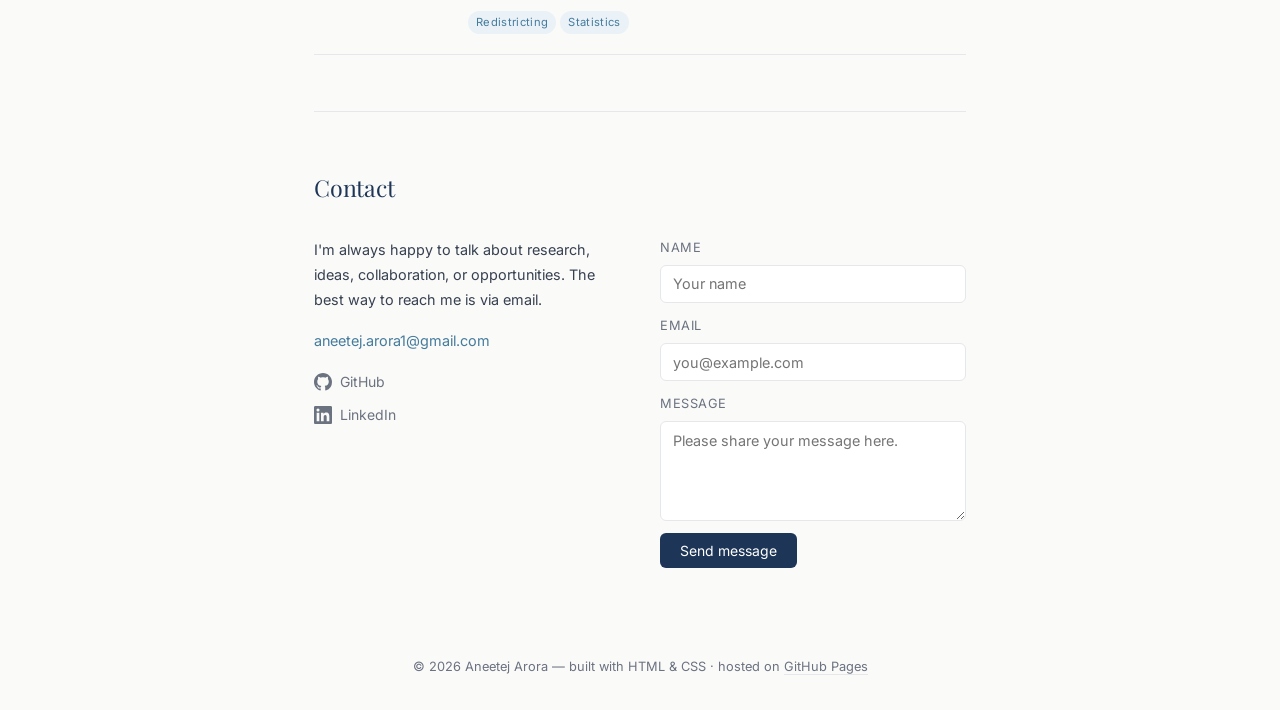
==== commit 56873e41: "Updates" ====
--- a/index.html
+++ b/index.html
@@ -44,7 +44,7 @@
           <h1>Aneetej Arora</h1>
           <p class="tagline">
             <!-- e.g. "PhD Student · Stanford CS" or "Software Engineer at ____" -->
-            Undergraduate Student · Honors Computer Science and Engineering at Ohio State University (Minors: Statistics, Political Science)
+            Machine Learning Engineer at the Johns Hopkins University Applied Physics Laboratory · AI Interpretability Researcher
           </p>
           <div class="quick-links">
             <a href="mailto:aneetej.arora1@gmail.com" aria-label="Email">
@@ -63,13 +63,13 @@
       <div class="bio-body">
         <p>
           Hi! I'm Aneetej. 
-          I'm currently an undergraduate student at The Ohio State University, where I recently successfully defended my Honors Undergraduate Thesis in AI interpretability. I will graduate in May 2026 Summa cum laude.
+          I'm currently a Machine Learning Engineer at the Johns Hopkins University Applied Physics Laboratory. I graduated from The Ohio State University in May 2026 summa cum laude with honors research distinction in Computer Science and Engineering with minors in Statistics and Political Science. My undergraduate thesis studied faithful and tractable sparsification of Attribution Graphs for mechanistic interpretability
         </p>
         <p>
           My primary interests are in machine learning foundations, AI interpretability, AI safety, and the governance of AI. I care deeply about the long-term impacts of AI and how we can steer it towards positive outcomes for humanity.
         </p>
         <p>
-          I previously worked at the Johns Hopkins Applied Physics Lab as a machine learning intern. Before this, I was a student researcher at the Machine Intelligence and Data Science Laboratory (MIDS) at The Ohio State University. I have also been a student researcher at the Harvard ALARM laboratory. Outside of work I enjoy playing squash, hiking, listening to music, and weightlifting.
+          I previously intered at the Johns Hopkins Applied Physics Lab as a machine learning engineer. Before this, I was a student researcher at the Machine Intelligence and Data Science Laboratory (MIDS) at The Ohio State University. I was also a student researcher at the Harvard ALARM laboratory. Outside of work I enjoy playing squash, hiking, listening to music, and weightlifting.
         </p>
       </div>
     </section>
--- a/style.css
+++ b/style.css
@@ -377,7 +377,44 @@
   transition: opacity 0.2s;
 }
 
-.photo-item img:hover { opacity: 0.88; }
+.photo-item img:hover { opacity: 0.88; cursor: zoom-in; }
+
+/* Lightbox */
+.lightbox {
+  display: none;
+  position: fixed;
+  inset: 0;
+  background: rgba(0, 0, 0, 0.6);
+  z-index: 100;
+  align-items: center;
+  justify-content: center;
+  cursor: zoom-out;
+}
+
+.lightbox-close {
+  position: fixed;
+  top: 1.25rem;
+  right: 1.5rem;
+  color: rgba(255, 255, 255, 0.7);
+  font-size: 1.5rem;
+  font-weight: 300;
+  line-height: 1;
+  cursor: pointer;
+  transition: color 0.2s;
+  user-select: none;
+}
+
+.lightbox-close:hover { color: #fff; }
+
+.lightbox.open { display: flex; }
+
+.lightbox img {
+  max-width: 90vw;
+  max-height: 90vh;
+  object-fit: contain;
+  border-radius: 4px;
+  box-shadow: 0 8px 40px rgba(0,0,0,0.5);
+}
 
 .photo-caption {
   font-size: 0.78rem;
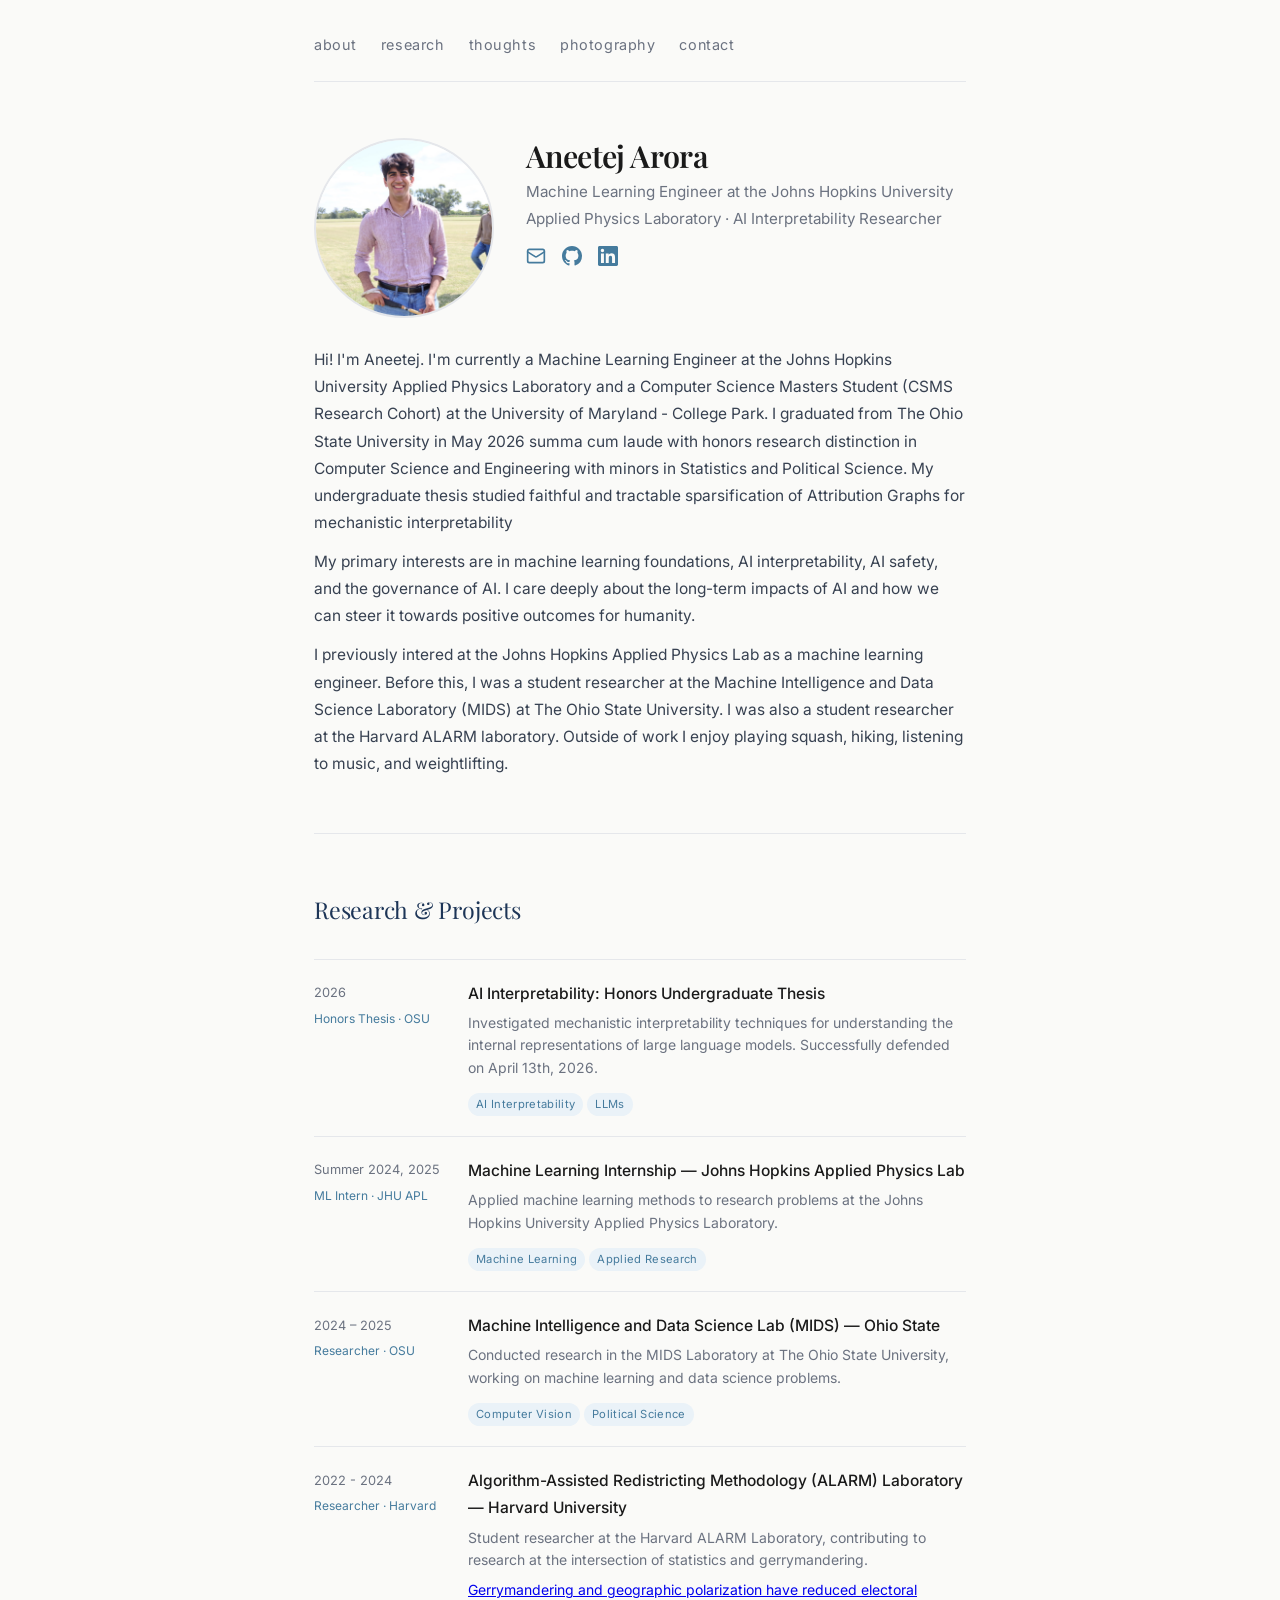
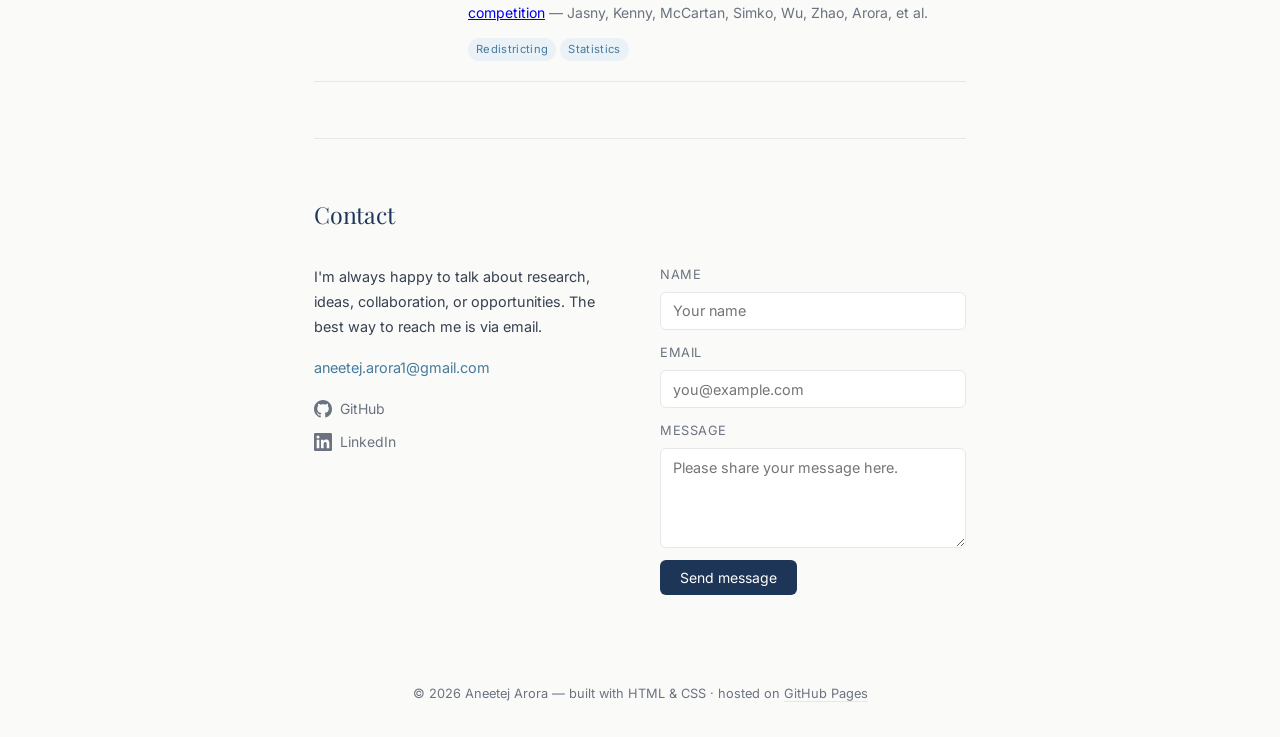
==== commit 71858bb3: "Added UMD update" ====
--- a/index.html
+++ b/index.html
@@ -63,7 +63,7 @@
       <div class="bio-body">
         <p>
           Hi! I'm Aneetej. 
-          I'm currently a Machine Learning Engineer at the Johns Hopkins University Applied Physics Laboratory. I graduated from The Ohio State University in May 2026 summa cum laude with honors research distinction in Computer Science and Engineering with minors in Statistics and Political Science. My undergraduate thesis studied faithful and tractable sparsification of Attribution Graphs for mechanistic interpretability
+          I'm currently a Machine Learning Engineer at the Johns Hopkins University Applied Physics Laboratory and a Computer Science Masters Student (CSMS Research Cohort) at the University of Maryland - College Park. I graduated from The Ohio State University in May 2026 summa cum laude with honors research distinction in Computer Science and Engineering with minors in Statistics and Political Science. My undergraduate thesis studied faithful and tractable sparsification of Attribution Graphs for mechanistic interpretability
         </p>
         <p>
           My primary interests are in machine learning foundations, AI interpretability, AI safety, and the governance of AI. I care deeply about the long-term impacts of AI and how we can steer it towards positive outcomes for humanity.
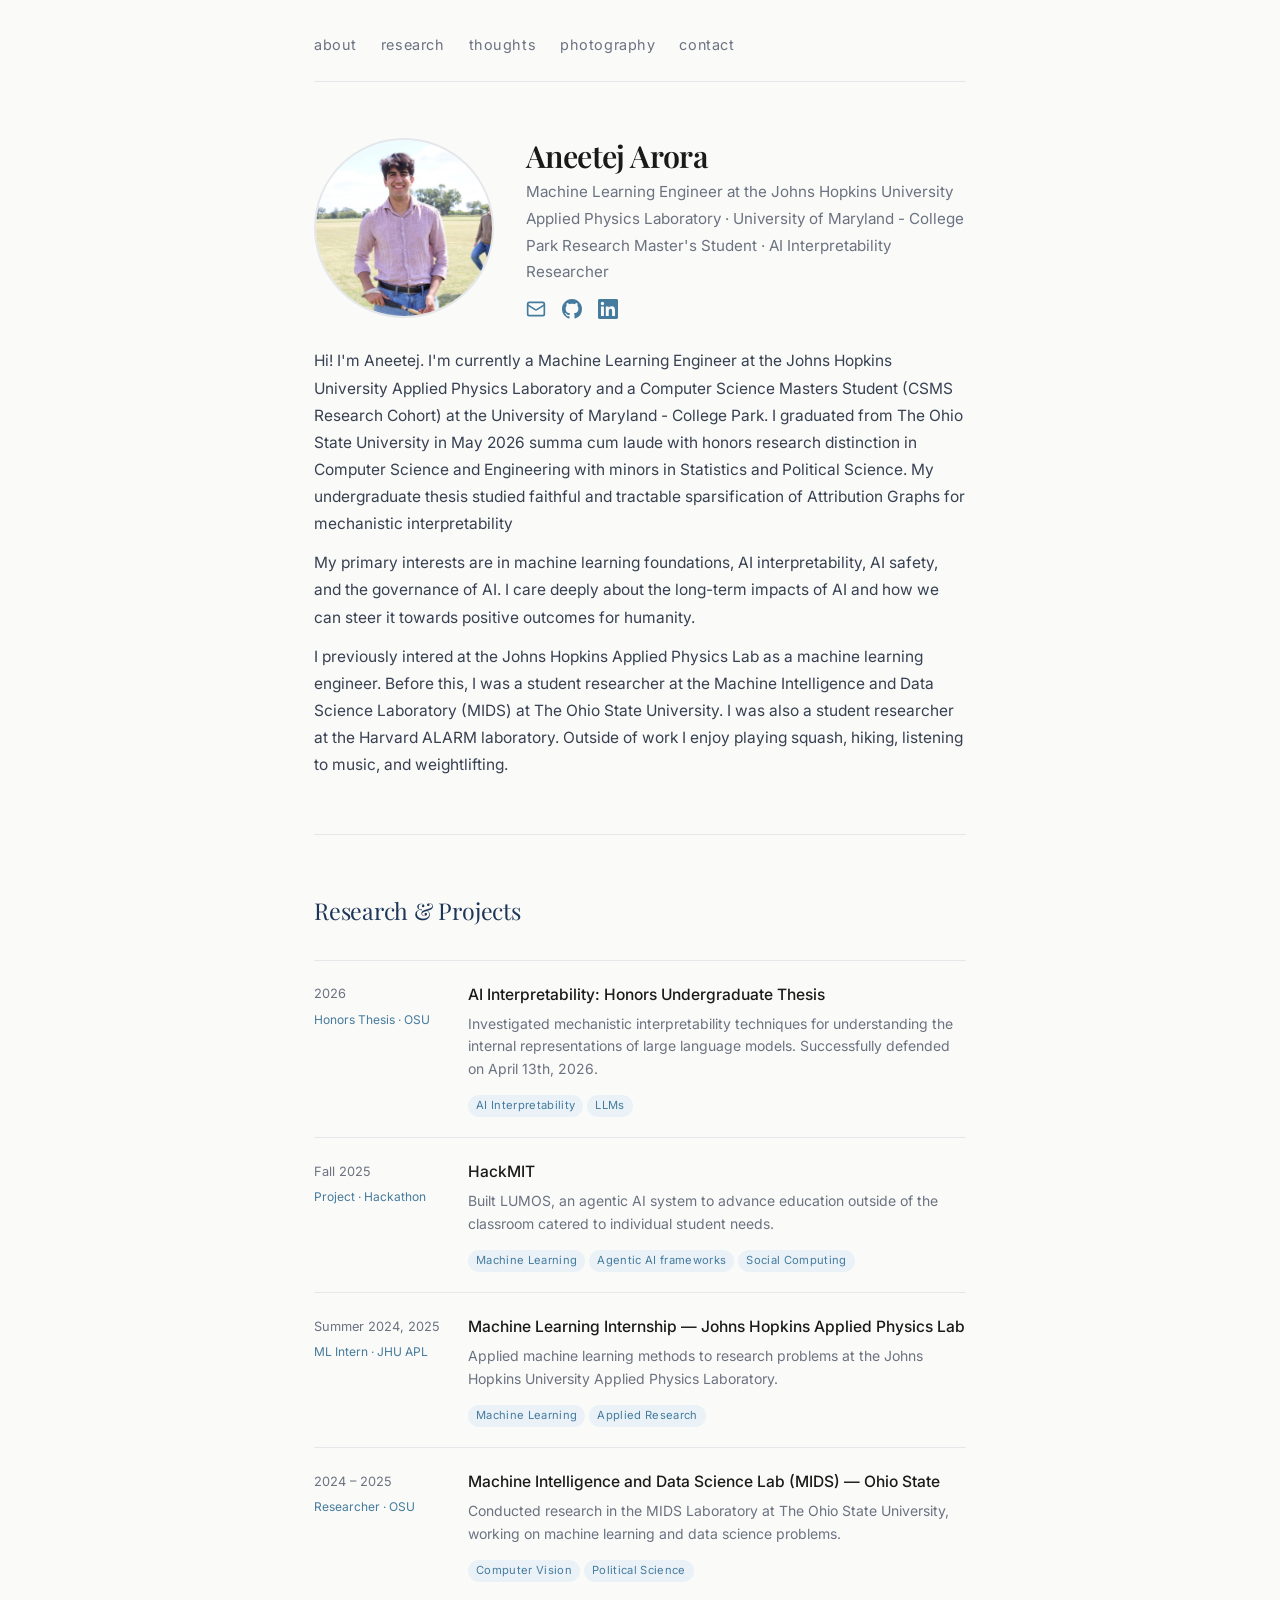
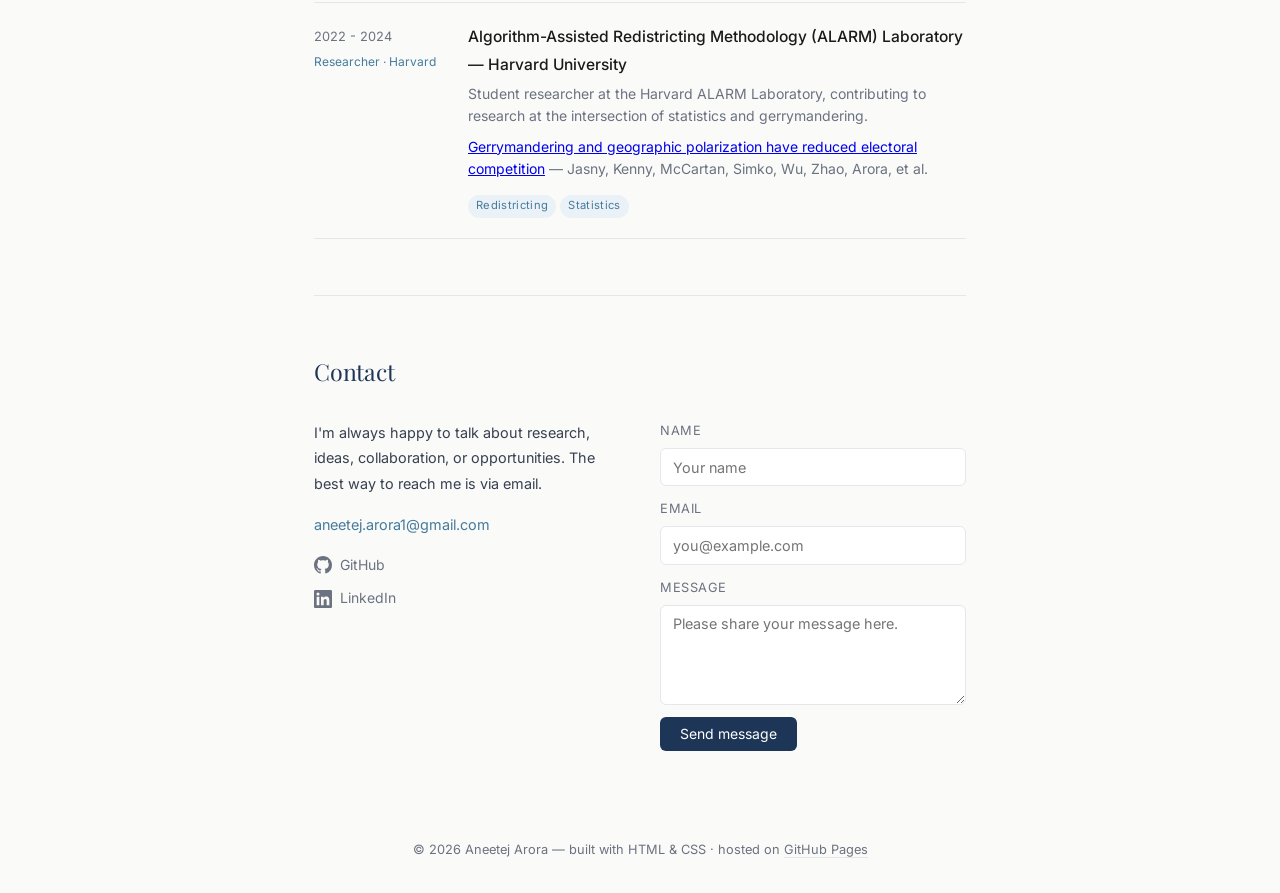
==== commit c8977b71: "Added UMD + hackMIT" ====
--- a/index.html
+++ b/index.html
@@ -44,7 +44,7 @@
           <h1>Aneetej Arora</h1>
           <p class="tagline">
             <!-- e.g. "PhD Student · Stanford CS" or "Software Engineer at ____" -->
-            Machine Learning Engineer at the Johns Hopkins University Applied Physics Laboratory · AI Interpretability Researcher
+            Machine Learning Engineer at the Johns Hopkins University Applied Physics Laboratory · University of Maryland - College Park Research Master's Student · AI Interpretability Researcher
           </p>
           <div class="quick-links">
             <a href="mailto:aneetej.arora1@gmail.com" aria-label="Email">
@@ -95,6 +95,22 @@
 
       <div class="research-entry">
         <div class="research-meta">
+          <span class="research-date">Fall 2025</span>
+          <span class="research-role">Project · Hackathon</span>
+        </div>
+        <div class="research-body">
+          <h3>HackMIT</h3>
+          <p>
+            Built LUMOS, an agentic AI system to advance education outside of the classroom catered to individual student needs.
+          </p>
+          <span class="thought-tag">Machine Learning</span>
+          <span class="thought-tag">Agentic AI frameworks</span>
+           <span class="thought-tag">Social Computing</span>
+        </div>
+      </div>
+
+      <div class="research-entry">
+        <div class="research-meta">
           <span class="research-date">Summer 2024, 2025</span>
           <span class="research-role">ML Intern · JHU APL</span>
         </div>
